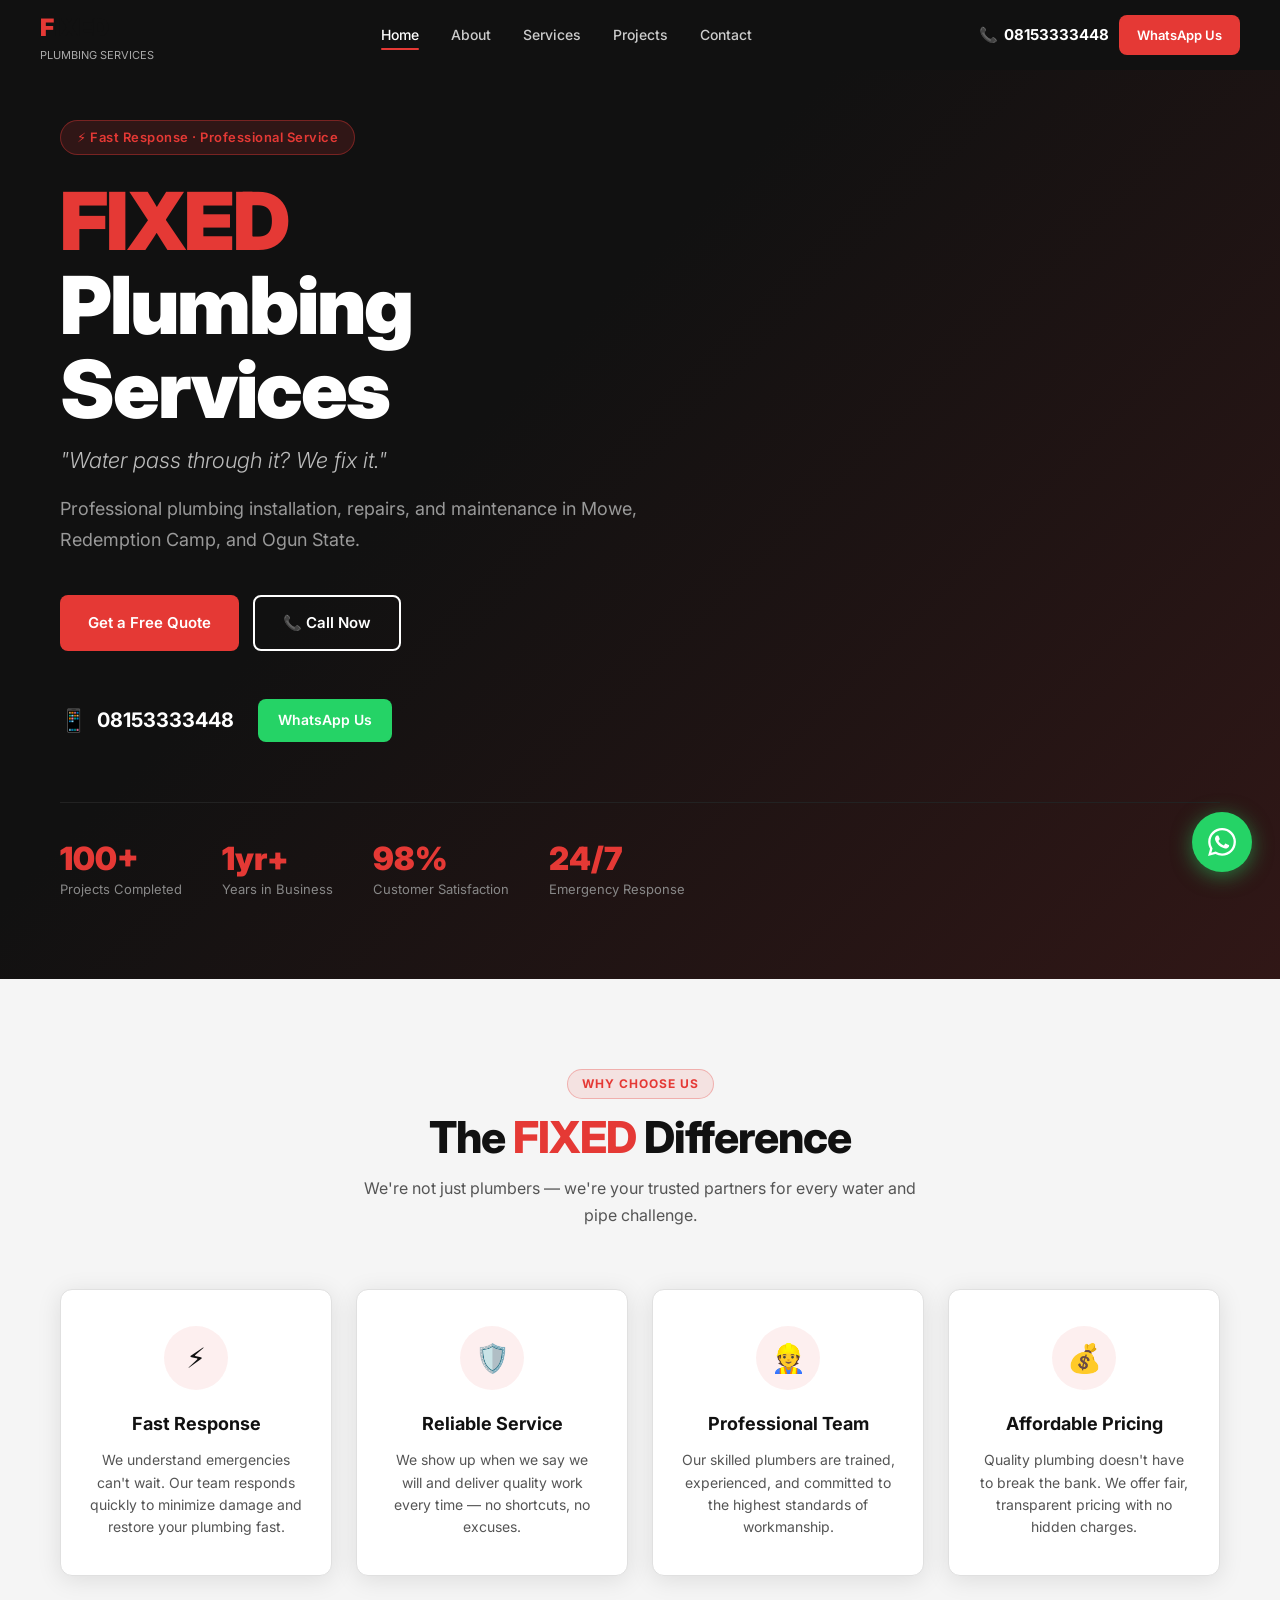
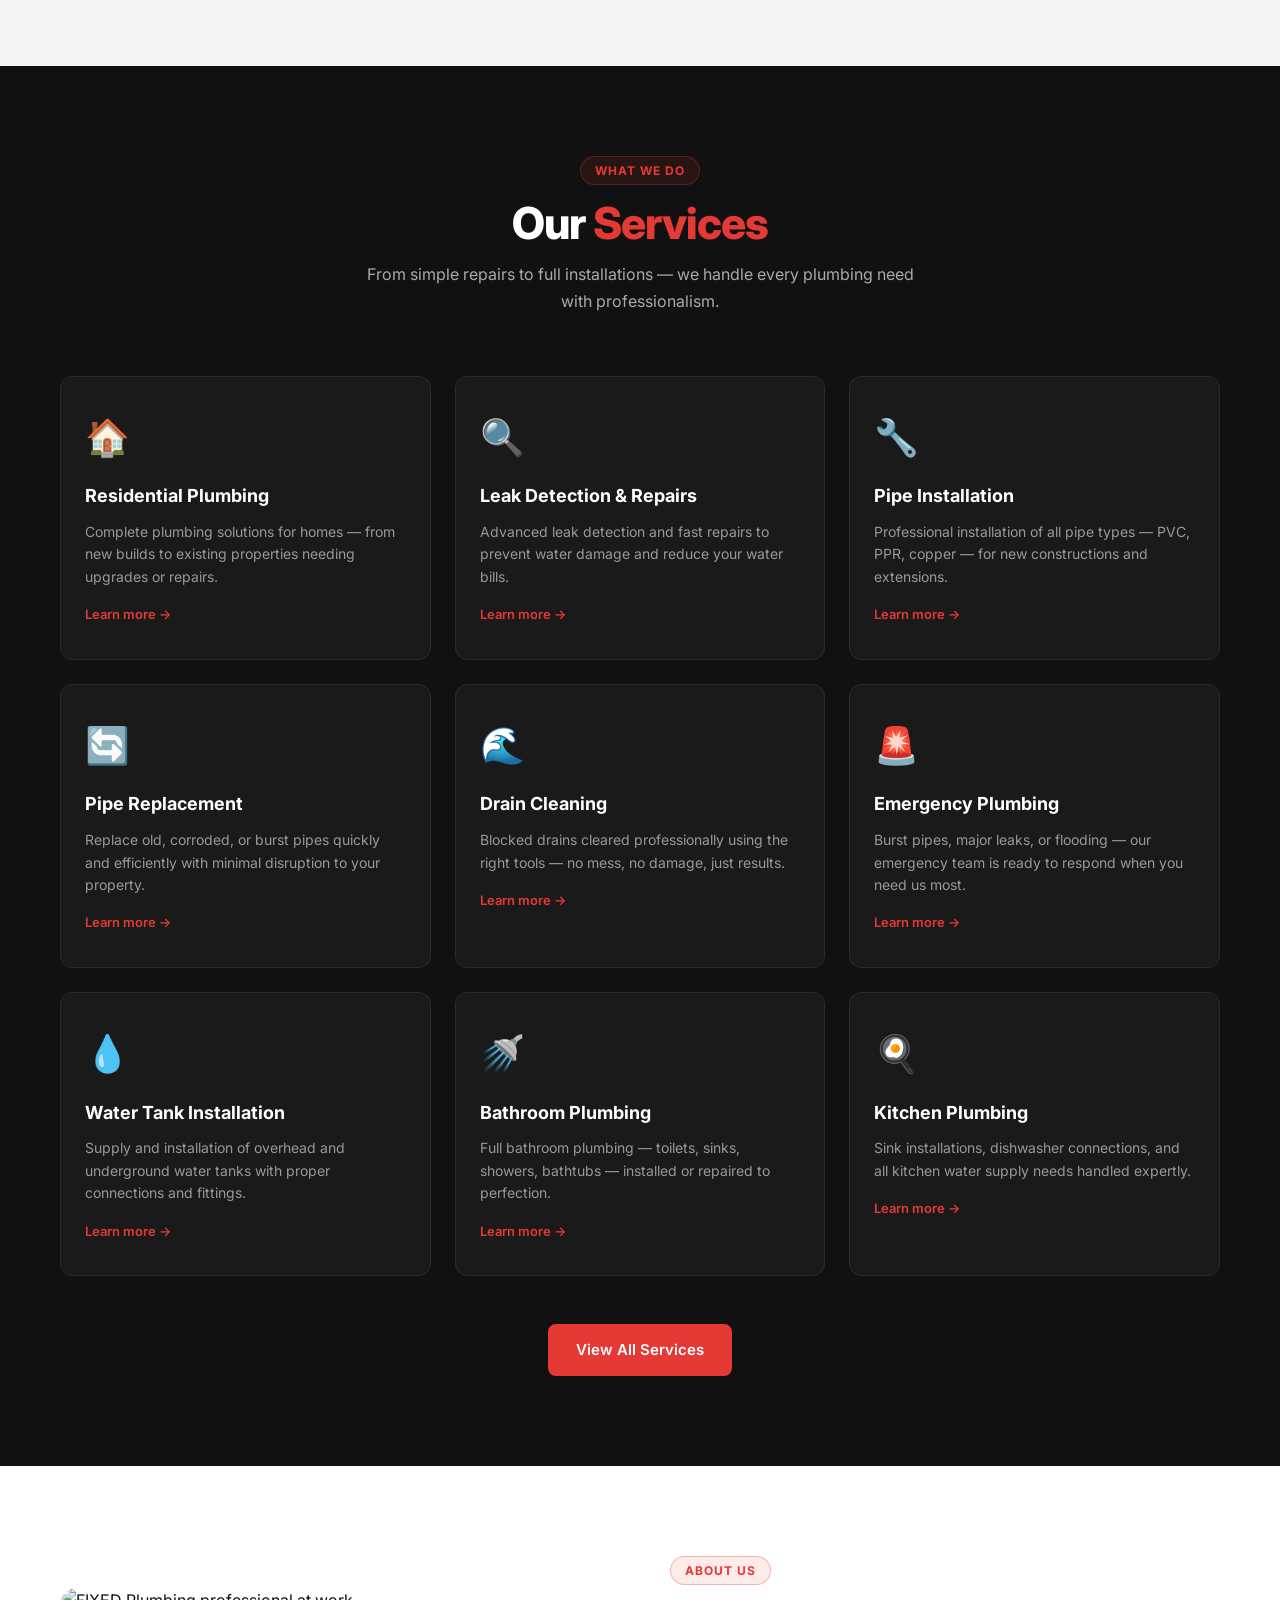
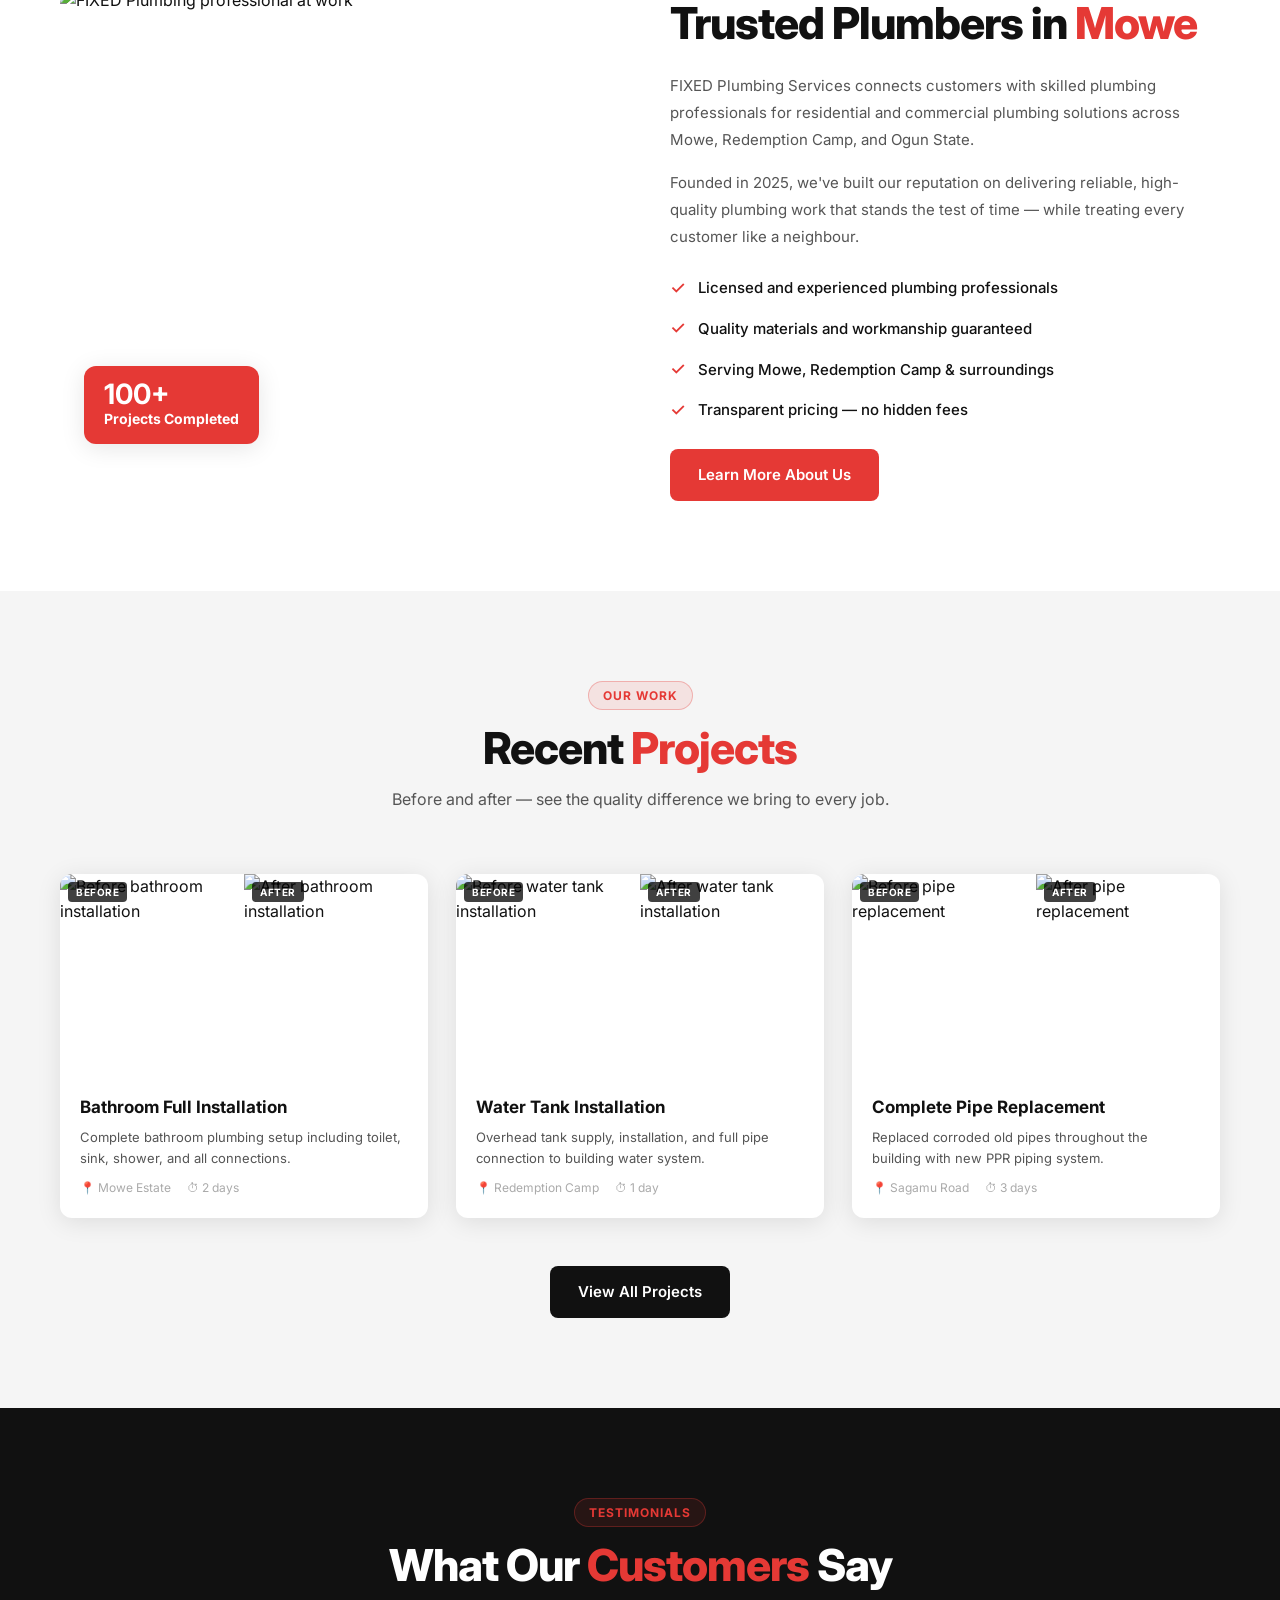
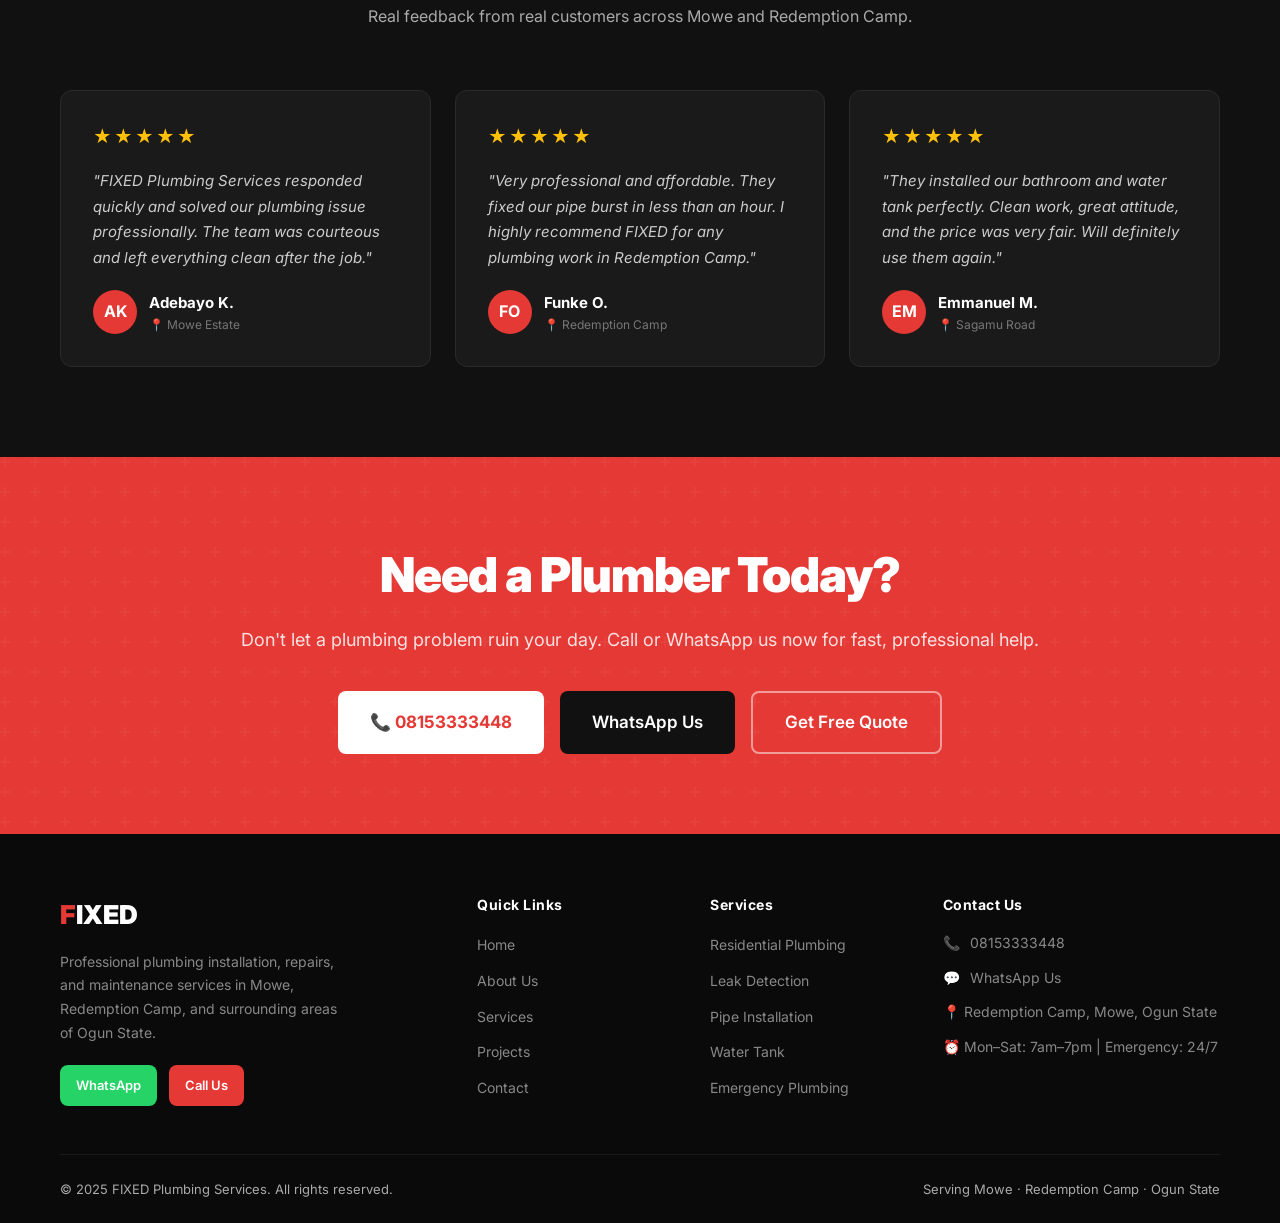
==== index.html @ 38dadc90 "Initial commit: FIXED Plumbing Services website 5-page static site — home, about, services, projects" ====
<!DOCTYPE html>
<html lang="en">
<head>
  <meta charset="UTF-8">
  <meta name="viewport" content="width=device-width, initial-scale=1.0">
  <title>FIXED Plumbing Services | Plumber in Mowe, Redemption Camp, Ogun State</title>
  <meta name="description" content="Professional plumbing installation, repairs, and maintenance in Mowe, Redemption Camp, and Ogun State. Call 08153333448 for fast, reliable plumbing services.">
  <meta name="keywords" content="plumber in Mowe, plumber in Redemption Camp, plumbing services Ogun State, emergency plumber Mowe, pipe installation Mowe">
  <link rel="preconnect" href="https://fonts.googleapis.com">
  <link href="https://fonts.googleapis.com/css2?family=Inter:wght@300;400;500;600;700;800;900&display=swap" rel="stylesheet">
  <link rel="stylesheet" href="style.css">
</head>
<body>

<!-- NAVBAR -->
<nav class="navbar" id="navbar">
  <div class="nav-inner">
    <a href="index.html" class="nav-logo">
      <div>
        <div class="logo-text"><span>F</span>IXED</div>
        <div class="logo-sub">PLUMBING SERVICES</div>
      </div>
    </a>
    <div class="nav-links">
      <a href="index.html" class="active">Home</a>
      <a href="about.html">About</a>
      <a href="services.html">Services</a>
      <a href="projects.html">Projects</a>
      <a href="contact.html">Contact</a>
    </div>
    <div class="nav-cta">
      <a href="tel:08153333448" class="nav-phone"><span>📞</span> 08153333448</a>
      <a href="https://wa.me/2348153333448" target="_blank" class="btn btn-primary" style="padding:10px 18px;font-size:13px;">WhatsApp Us</a>
    </div>
    <button class="hamburger" id="hamburger" aria-label="Menu">
      <span></span><span></span><span></span>
    </button>
  </div>
</nav>

<!-- MOBILE MENU -->
<div class="mobile-menu" id="mobile-menu">
  <a href="index.html">Home</a>
  <a href="about.html">About</a>
  <a href="services.html">Services</a>
  <a href="projects.html">Projects</a>
  <a href="contact.html">Contact</a>
  <a href="tel:08153333448" style="color:#E53935;font-weight:700;">📞 08153333448</a>
</div>

<!-- HERO -->
<section class="hero">
  <div class="hero-bg"></div>
  <div class="hero-gradient"></div>
  <div class="hero-content container">
    <div class="hero-badge fade-up">⚡ Fast Response · Professional Service</div>
    <h1 class="fade-up delay-1"><span>FIXED</span><br>Plumbing<br>Services</h1>
    <p class="hero-tagline fade-up delay-2">"Water pass through it? We fix it."</p>
    <p class="hero-sub fade-up delay-2">Professional plumbing installation, repairs, and maintenance in Mowe, Redemption Camp, and Ogun State.</p>
    <div class="hero-actions fade-up delay-3">
      <a href="contact.html" class="btn btn-primary">Get a Free Quote</a>
      <a href="tel:08153333448" class="btn btn-outline">📞 Call Now</a>
    </div>
    <div class="hero-contact fade-up delay-3">
      <a href="tel:08153333448" class="hero-phone">
        <span class="icon">📱</span> 08153333448
      </a>
      <a href="https://wa.me/2348153333448" target="_blank" class="btn btn-whatsapp" style="font-size:14px;padding:10px 20px;">
        WhatsApp Us
      </a>
    </div>
    <div class="hero-stats">
      <div class="stat"><div class="stat-num">100+</div><div class="stat-label">Projects Completed</div></div>
      <div class="stat"><div class="stat-num">1yr+</div><div class="stat-label">Years in Business</div></div>
      <div class="stat"><div class="stat-num">98%</div><div class="stat-label">Customer Satisfaction</div></div>
      <div class="stat"><div class="stat-num">24/7</div><div class="stat-label">Emergency Response</div></div>
    </div>
  </div>
</section>

<!-- WHY CHOOSE FIXED -->
<section class="section section-gray">
  <div class="container">
    <div class="section-header">
      <div class="section-tag">Why Choose Us</div>
      <h2 class="section-title">The <span>FIXED</span> Difference</h2>
      <p class="section-sub">We're not just plumbers — we're your trusted partners for every water and pipe challenge.</p>
    </div>
    <div class="why-grid">
      <div class="why-card">
        <div class="why-icon">⚡</div>
        <h3>Fast Response</h3>
        <p>We understand emergencies can't wait. Our team responds quickly to minimize damage and restore your plumbing fast.</p>
      </div>
      <div class="why-card">
        <div class="why-icon">🛡️</div>
        <h3>Reliable Service</h3>
        <p>We show up when we say we will and deliver quality work every time — no shortcuts, no excuses.</p>
      </div>
      <div class="why-card">
        <div class="why-icon">👷</div>
        <h3>Professional Team</h3>
        <p>Our skilled plumbers are trained, experienced, and committed to the highest standards of workmanship.</p>
      </div>
      <div class="why-card">
        <div class="why-icon">💰</div>
        <h3>Affordable Pricing</h3>
        <p>Quality plumbing doesn't have to break the bank. We offer fair, transparent pricing with no hidden charges.</p>
      </div>
    </div>
  </div>
</section>

<!-- SERVICES -->
<section class="section section-dark">
  <div class="container">
    <div class="section-header">
      <div class="section-tag">What We Do</div>
      <h2 class="section-title">Our <span>Services</span></h2>
      <p class="section-sub">From simple repairs to full installations — we handle every plumbing need with professionalism.</p>
    </div>
    <div class="services-grid">
      <div class="service-card">
        <div class="service-icon">🏠</div>
        <h3>Residential Plumbing</h3>
        <p>Complete plumbing solutions for homes — from new builds to existing properties needing upgrades or repairs.</p>
        <a href="services.html" class="service-link">Learn more →</a>
      </div>
      <div class="service-card">
        <div class="service-icon">🔍</div>
        <h3>Leak Detection & Repairs</h3>
        <p>Advanced leak detection and fast repairs to prevent water damage and reduce your water bills.</p>
        <a href="services.html" class="service-link">Learn more →</a>
      </div>
      <div class="service-card">
        <div class="service-icon">🔧</div>
        <h3>Pipe Installation</h3>
        <p>Professional installation of all pipe types — PVC, PPR, copper — for new constructions and extensions.</p>
        <a href="services.html" class="service-link">Learn more →</a>
      </div>
      <div class="service-card">
        <div class="service-icon">🔄</div>
        <h3>Pipe Replacement</h3>
        <p>Replace old, corroded, or burst pipes quickly and efficiently with minimal disruption to your property.</p>
        <a href="services.html" class="service-link">Learn more →</a>
      </div>
      <div class="service-card">
        <div class="service-icon">🌊</div>
        <h3>Drain Cleaning</h3>
        <p>Blocked drains cleared professionally using the right tools — no mess, no damage, just results.</p>
        <a href="services.html" class="service-link">Learn more →</a>
      </div>
      <div class="service-card">
        <div class="service-icon">🚨</div>
        <h3>Emergency Plumbing</h3>
        <p>Burst pipes, major leaks, or flooding — our emergency team is ready to respond when you need us most.</p>
        <a href="services.html" class="service-link">Learn more →</a>
      </div>
      <div class="service-card">
        <div class="service-icon">💧</div>
        <h3>Water Tank Installation</h3>
        <p>Supply and installation of overhead and underground water tanks with proper connections and fittings.</p>
        <a href="services.html" class="service-link">Learn more →</a>
      </div>
      <div class="service-card">
        <div class="service-icon">🚿</div>
        <h3>Bathroom Plumbing</h3>
        <p>Full bathroom plumbing — toilets, sinks, showers, bathtubs — installed or repaired to perfection.</p>
        <a href="services.html" class="service-link">Learn more →</a>
      </div>
      <div class="service-card">
        <div class="service-icon">🍳</div>
        <h3>Kitchen Plumbing</h3>
        <p>Sink installations, dishwasher connections, and all kitchen water supply needs handled expertly.</p>
        <a href="services.html" class="service-link">Learn more →</a>
      </div>
    </div>
    <div style="text-align:center;margin-top:48px;">
      <a href="services.html" class="btn btn-primary">View All Services</a>
    </div>
  </div>
</section>

<!-- ABOUT SECTION -->
<section class="section">
  <div class="container">
    <div class="about-split">
      <div class="about-img-wrap">
        <img src="https://images.unsplash.com/photo-1558618666-fcd25c85cd64?w=800&q=80" alt="FIXED Plumbing professional at work" loading="lazy">
        <div class="about-img-badge">
          <strong>100+</strong>
          Projects Completed
        </div>
      </div>
      <div class="about-text">
        <div class="section-header">
          <div class="section-tag">About Us</div>
          <h2 class="section-title">Trusted Plumbers in <span>Mowe</span></h2>
        </div>
        <p>FIXED Plumbing Services connects customers with skilled plumbing professionals for residential and commercial plumbing solutions across Mowe, Redemption Camp, and Ogun State.</p>
        <p>Founded in 2025, we've built our reputation on delivering reliable, high-quality plumbing work that stands the test of time — while treating every customer like a neighbour.</p>
        <div class="about-checks">
          <div class="about-check"><span class="check">✓</span> Licensed and experienced plumbing professionals</div>
          <div class="about-check"><span class="check">✓</span> Quality materials and workmanship guaranteed</div>
          <div class="about-check"><span class="check">✓</span> Serving Mowe, Redemption Camp & surroundings</div>
          <div class="about-check"><span class="check">✓</span> Transparent pricing — no hidden fees</div>
        </div>
        <a href="about.html" class="btn btn-primary">Learn More About Us</a>
      </div>
    </div>
  </div>
</section>

<!-- RECENT PROJECTS -->
<section class="section section-gray">
  <div class="container">
    <div class="section-header">
      <div class="section-tag">Our Work</div>
      <h2 class="section-title">Recent <span>Projects</span></h2>
      <p class="section-sub">Before and after — see the quality difference we bring to every job.</p>
    </div>
    <div class="projects-grid">
      <div class="project-card">
        <div class="project-imgs">
          <div class="img-label" data-label="Before">
            <img src="https://images.unsplash.com/photo-1620626011761-996317702519?w=400&q=80" alt="Before bathroom installation">
          </div>
          <div class="img-label" data-label="After">
            <img src="https://images.unsplash.com/photo-1552321554-5fefe8c9ef14?w=400&q=80" alt="After bathroom installation">
          </div>
        </div>
        <div class="project-info">
          <h3>Bathroom Full Installation</h3>
          <p>Complete bathroom plumbing setup including toilet, sink, shower, and all connections.</p>
          <div class="project-meta">
            <span>📍 Mowe Estate</span>
            <span>⏱ 2 days</span>
          </div>
        </div>
      </div>
      <div class="project-card">
        <div class="project-imgs">
          <div class="img-label" data-label="Before">
            <img src="https://images.unsplash.com/photo-1504328345606-18bbc8c9d7d1?w=400&q=80" alt="Before water tank installation">
          </div>
          <div class="img-label" data-label="After">
            <img src="https://images.unsplash.com/photo-1585771724684-38269d6639fd?w=400&q=80" alt="After water tank installation">
          </div>
        </div>
        <div class="project-info">
          <h3>Water Tank Installation</h3>
          <p>Overhead tank supply, installation, and full pipe connection to building water system.</p>
          <div class="project-meta">
            <span>📍 Redemption Camp</span>
            <span>⏱ 1 day</span>
          </div>
        </div>
      </div>
      <div class="project-card">
        <div class="project-imgs">
          <div class="img-label" data-label="Before">
            <img src="https://images.unsplash.com/photo-1606166325683-e6deb697d301?w=400&q=80" alt="Before pipe replacement">
          </div>
          <div class="img-label" data-label="After">
            <img src="https://images.unsplash.com/photo-1558002038-1055f50c28b9?w=400&q=80" alt="After pipe replacement">
          </div>
        </div>
        <div class="project-info">
          <h3>Complete Pipe Replacement</h3>
          <p>Replaced corroded old pipes throughout the building with new PPR piping system.</p>
          <div class="project-meta">
            <span>📍 Sagamu Road</span>
            <span>⏱ 3 days</span>
          </div>
        </div>
      </div>
    </div>
    <div style="text-align:center;margin-top:48px;">
      <a href="projects.html" class="btn btn-dark">View All Projects</a>
    </div>
  </div>
</section>

<!-- TESTIMONIALS -->
<section class="section section-dark">
  <div class="container">
    <div class="section-header">
      <div class="section-tag">Testimonials</div>
      <h2 class="section-title">What Our <span>Customers</span> Say</h2>
      <p class="section-sub">Real feedback from real customers across Mowe and Redemption Camp.</p>
    </div>
    <div class="testimonials-grid">
      <div class="testimonial-card">
        <div class="stars">★★★★★</div>
        <p>"FIXED Plumbing Services responded quickly and solved our plumbing issue professionally. The team was courteous and left everything clean after the job."</p>
        <div class="testimonial-author">
          <div class="author-avatar">AK</div>
          <div>
            <div class="author-name">Adebayo K.</div>
            <div class="author-loc">📍 Mowe Estate</div>
          </div>
        </div>
      </div>
      <div class="testimonial-card">
        <div class="stars">★★★★★</div>
        <p>"Very professional and affordable. They fixed our pipe burst in less than an hour. I highly recommend FIXED for any plumbing work in Redemption Camp."</p>
        <div class="testimonial-author">
          <div class="author-avatar">FO</div>
          <div>
            <div class="author-name">Funke O.</div>
            <div class="author-loc">📍 Redemption Camp</div>
          </div>
        </div>
      </div>
      <div class="testimonial-card">
        <div class="stars">★★★★★</div>
        <p>"They installed our bathroom and water tank perfectly. Clean work, great attitude, and the price was very fair. Will definitely use them again."</p>
        <div class="testimonial-author">
          <div class="author-avatar">EM</div>
          <div>
            <div class="author-name">Emmanuel M.</div>
            <div class="author-loc">📍 Sagamu Road</div>
          </div>
        </div>
      </div>
    </div>
  </div>
</section>

<!-- CTA BANNER -->
<section class="cta-banner">
  <div class="container">
    <h2>Need a Plumber Today?</h2>
    <p>Don't let a plumbing problem ruin your day. Call or WhatsApp us now for fast, professional help.</p>
    <div class="cta-actions">
      <a href="tel:08153333448" class="btn btn-white" style="font-size:17px;padding:16px 32px;">📞 08153333448</a>
      <a href="https://wa.me/2348153333448" target="_blank" class="btn btn-dark" style="font-size:17px;padding:16px 32px;">WhatsApp Us</a>
      <a href="contact.html" class="btn btn-outline" style="border-color:rgba(255,255,255,0.5);font-size:17px;padding:16px 32px;">Get Free Quote</a>
    </div>
  </div>
</section>

<!-- FOOTER -->
<footer>
  <div class="container">
    <div class="footer-grid">
      <div class="footer-brand">
        <div class="logo-text"><span>F</span>IXED</div>
        <p>Professional plumbing installation, repairs, and maintenance services in Mowe, Redemption Camp, and surrounding areas of Ogun State.</p>
        <div style="margin-top:20px;display:flex;gap:12px;">
          <a href="https://wa.me/2348153333448" target="_blank" class="btn btn-whatsapp" style="padding:10px 16px;font-size:13px;">WhatsApp</a>
          <a href="tel:08153333448" class="btn btn-primary" style="padding:10px 16px;font-size:13px;">Call Us</a>
        </div>
      </div>
      <div class="footer-col">
        <h4>Quick Links</h4>
        <ul>
          <li><a href="index.html">Home</a></li>
          <li><a href="about.html">About Us</a></li>
          <li><a href="services.html">Services</a></li>
          <li><a href="projects.html">Projects</a></li>
          <li><a href="contact.html">Contact</a></li>
        </ul>
      </div>
      <div class="footer-col">
        <h4>Services</h4>
        <ul>
          <li><a href="services.html">Residential Plumbing</a></li>
          <li><a href="services.html">Leak Detection</a></li>
          <li><a href="services.html">Pipe Installation</a></li>
          <li><a href="services.html">Water Tank</a></li>
          <li><a href="services.html">Emergency Plumbing</a></li>
        </ul>
      </div>
      <div class="footer-col">
        <h4>Contact Us</h4>
        <div class="footer-contact-item">📞 <a href="tel:08153333448" style="color:#888;">08153333448</a></div>
        <div class="footer-contact-item">💬 <a href="https://wa.me/2348153333448" target="_blank" style="color:#888;">WhatsApp Us</a></div>
        <div class="footer-contact-item">📍 Redemption Camp, Mowe, Ogun State</div>
        <div class="footer-contact-item">⏰ Mon–Sat: 7am–7pm | Emergency: 24/7</div>
      </div>
    </div>
    <div class="footer-bottom">
      <span>© 2025 FIXED Plumbing Services. All rights reserved.</span>
      <span>Serving Mowe · Redemption Camp · Ogun State</span>
    </div>
  </div>
</footer>

<!-- FLOATING WHATSAPP -->
<a href="https://wa.me/2348153333448" target="_blank" class="whatsapp-float" aria-label="WhatsApp">
  <svg width="28" height="28" viewBox="0 0 24 24" fill="white"><path d="M17.472 14.382c-.297-.149-1.758-.867-2.03-.967-.273-.099-.471-.148-.67.15-.197.297-.767.966-.94 1.164-.173.199-.347.223-.644.075-.297-.15-1.255-.463-2.39-1.475-.883-.788-1.48-1.761-1.653-2.059-.173-.297-.018-.458.13-.606.134-.133.298-.347.446-.52.149-.174.198-.298.298-.497.099-.198.05-.371-.025-.52-.075-.149-.669-1.612-.916-2.207-.242-.579-.487-.5-.669-.51-.173-.008-.371-.01-.57-.01-.198 0-.52.074-.792.372-.272.297-1.04 1.016-1.04 2.479 0 1.462 1.065 2.875 1.213 3.074.149.198 2.096 3.2 5.077 4.487.709.306 1.262.489 1.694.625.712.227 1.36.195 1.871.118.571-.085 1.758-.719 2.006-1.413.248-.694.248-1.289.173-1.413-.074-.124-.272-.198-.57-.347m-5.421 7.403h-.004a9.87 9.87 0 01-5.031-1.378l-.361-.214-3.741.982.998-3.648-.235-.374a9.86 9.86 0 01-1.51-5.26c.001-5.45 4.436-9.884 9.888-9.884 2.64 0 5.122 1.03 6.988 2.898a9.825 9.825 0 012.893 6.994c-.003 5.45-4.437 9.884-9.885 9.884m8.413-18.297A11.815 11.815 0 0012.05 0C5.495 0 .16 5.335.157 11.892c0 2.096.547 4.142 1.588 5.945L.057 24l6.305-1.654a11.882 11.882 0 005.683 1.448h.005c6.554 0 11.890-5.335 11.893-11.893a11.821 11.821 0 00-3.48-8.413z"/></svg>
  <span class="wa-tooltip">Chat on WhatsApp</span>
</a>

<script src="script.js"></script>
</body>
</html>
---- style.css ----
/* ===== RESET & BASE ===== */
*, *::before, *::after { box-sizing: border-box; margin: 0; padding: 0; }

:root {
  --red: #E53935;
  --red-dark: #b71c1c;
  --white: #FFFFFF;
  --black: #111111;
  --gray-light: #F5F5F5;
  --gray-mid: #E0E0E0;
  --gray-text: #555555;
  --font: 'Inter', system-ui, -apple-system, sans-serif;
  --shadow: 0 4px 24px rgba(0,0,0,0.10);
  --shadow-lg: 0 8px 40px rgba(0,0,0,0.16);
  --radius: 12px;
  --transition: 0.25s ease;
}

html { scroll-behavior: smooth; }

body {
  font-family: var(--font);
  color: var(--black);
  background: var(--white);
  line-height: 1.6;
  overflow-x: hidden;
}

img { max-width: 100%; display: block; }
a { text-decoration: none; color: inherit; }
ul { list-style: none; }

.container {
  max-width: 1200px;
  margin: 0 auto;
  padding: 0 20px;
}

/* ===== BUTTONS ===== */
.btn {
  display: inline-flex;
  align-items: center;
  gap: 8px;
  padding: 14px 28px;
  border-radius: 8px;
  font-weight: 600;
  font-size: 15px;
  cursor: pointer;
  border: none;
  transition: all var(--transition);
  text-align: center;
  white-space: nowrap;
}
.btn-primary {
  background: var(--red);
  color: var(--white);
}
.btn-primary:hover { background: var(--red-dark); transform: translateY(-2px); box-shadow: 0 6px 20px rgba(229,57,53,0.35); }
.btn-outline {
  background: transparent;
  color: var(--white);
  border: 2px solid var(--white);
}
.btn-outline:hover { background: var(--white); color: var(--black); }
.btn-dark {
  background: var(--black);
  color: var(--white);
}
.btn-dark:hover { background: #333; transform: translateY(-2px); }
.btn-whatsapp {
  background: #25D366;
  color: var(--white);
}
.btn-whatsapp:hover { background: #1da851; transform: translateY(-2px); }

/* ===== NAVBAR ===== */
.navbar {
  position: fixed;
  top: 0; left: 0; right: 0;
  z-index: 1000;
  background: var(--black);
  padding: 0 20px;
  transition: box-shadow var(--transition);
}
.navbar.scrolled { box-shadow: 0 2px 20px rgba(0,0,0,0.4); }
.nav-inner {
  max-width: 1200px;
  margin: 0 auto;
  display: flex;
  align-items: center;
  justify-content: space-between;
  height: 70px;
}
.nav-logo {
  display: flex;
  align-items: center;
  gap: 10px;
}
.nav-logo .logo-text {
  font-size: 24px;
  font-weight: 900;
  letter-spacing: -0.5px;
}
.nav-logo .logo-text span { color: var(--red); }
.nav-logo .logo-sub {
  font-size: 11px;
  color: #aaa;
  font-weight: 400;
  line-height: 1;
  margin-top: 2px;
}
.nav-links {
  display: flex;
  align-items: center;
  gap: 32px;
}
.nav-links a {
  color: #ccc;
  font-size: 14px;
  font-weight: 500;
  transition: color var(--transition);
  position: relative;
}
.nav-links a:hover, .nav-links a.active { color: var(--white); }
.nav-links a.active::after {
  content: '';
  position: absolute;
  bottom: -4px; left: 0; right: 0;
  height: 2px;
  background: var(--red);
  border-radius: 2px;
}
.nav-cta { display: flex; gap: 10px; align-items: center; }
.nav-phone {
  color: var(--white);
  font-weight: 700;
  font-size: 15px;
  display: flex;
  align-items: center;
  gap: 6px;
}
.nav-phone span { color: var(--red); }

.hamburger {
  display: none;
  flex-direction: column;
  gap: 5px;
  cursor: pointer;
  padding: 4px;
  background: none;
  border: none;
}
.hamburger span {
  display: block;
  width: 24px;
  height: 2px;
  background: var(--white);
  border-radius: 2px;
  transition: all var(--transition);
}
.mobile-menu {
  display: none;
  position: fixed;
  top: 70px; left: 0; right: 0;
  background: var(--black);
  padding: 20px;
  z-index: 999;
  border-top: 1px solid #222;
  flex-direction: column;
  gap: 16px;
}
.mobile-menu.open { display: flex; }
.mobile-menu a { color: #ccc; font-size: 16px; font-weight: 500; padding: 8px 0; border-bottom: 1px solid #222; }
.mobile-menu a:hover { color: var(--white); }

/* ===== HERO ===== */
.hero {
  position: relative;
  min-height: 100vh;
  display: flex;
  align-items: center;
  background: var(--black);
  overflow: hidden;
}
.hero-bg {
  position: absolute;
  inset: 0;
  background: url('https://images.unsplash.com/photo-1607472586893-edb57bdc0e39?w=1600&q=80') center/cover no-repeat;
  opacity: 0.22;
}
.hero-gradient {
  position: absolute;
  inset: 0;
  background: linear-gradient(135deg, rgba(17,17,17,0.95) 40%, rgba(229,57,53,0.15) 100%);
}
.hero-content {
  position: relative;
  z-index: 1;
  padding: 120px 20px 80px;
  max-width: 1200px;
  margin: 0 auto;
  width: 100%;
}
.hero-badge {
  display: inline-flex;
  align-items: center;
  gap: 8px;
  background: rgba(229,57,53,0.15);
  border: 1px solid rgba(229,57,53,0.4);
  color: var(--red);
  padding: 6px 16px;
  border-radius: 50px;
  font-size: 13px;
  font-weight: 600;
  margin-bottom: 24px;
  letter-spacing: 0.5px;
}
.hero h1 {
  font-size: clamp(40px, 7vw, 80px);
  font-weight: 900;
  color: var(--white);
  line-height: 1.05;
  letter-spacing: -2px;
  margin-bottom: 12px;
}
.hero h1 span { color: var(--red); }
.hero-tagline {
  font-size: clamp(16px, 2.5vw, 22px);
  color: #bbb;
  margin-bottom: 16px;
  font-style: italic;
  font-weight: 300;
}
.hero-sub {
  font-size: clamp(14px, 2vw, 18px);
  color: #999;
  margin-bottom: 40px;
  max-width: 580px;
  line-height: 1.7;
}
.hero-actions {
  display: flex;
  flex-wrap: wrap;
  gap: 14px;
  margin-bottom: 48px;
}
.hero-contact {
  display: flex;
  align-items: center;
  gap: 24px;
  flex-wrap: wrap;
}
.hero-phone {
  display: flex;
  align-items: center;
  gap: 10px;
  color: var(--white);
  font-size: 20px;
  font-weight: 700;
}
.hero-phone .icon { font-size: 22px; }
.hero-stats {
  display: flex;
  gap: 40px;
  margin-top: 60px;
  padding-top: 40px;
  border-top: 1px solid #222;
  flex-wrap: wrap;
}
.stat { text-align: left; }
.stat-num {
  font-size: 32px;
  font-weight: 900;
  color: var(--red);
  line-height: 1;
}
.stat-label { font-size: 13px; color: #888; margin-top: 4px; }

/* ===== SECTION HEADERS ===== */
.section { padding: 90px 20px; }
.section-dark { background: var(--black); color: var(--white); }
.section-gray { background: var(--gray-light); }

.section-header { text-align: center; margin-bottom: 60px; }
.section-tag {
  display: inline-block;
  background: rgba(229,57,53,0.1);
  color: var(--red);
  border: 1px solid rgba(229,57,53,0.3);
  padding: 4px 14px;
  border-radius: 50px;
  font-size: 12px;
  font-weight: 700;
  letter-spacing: 1px;
  text-transform: uppercase;
  margin-bottom: 14px;
}
.section-title {
  font-size: clamp(28px, 4vw, 44px);
  font-weight: 800;
  line-height: 1.1;
  letter-spacing: -1px;
  margin-bottom: 14px;
}
.section-title span { color: var(--red); }
.section-sub {
  font-size: 16px;
  color: var(--gray-text);
  max-width: 560px;
  margin: 0 auto;
  line-height: 1.7;
}
.section-dark .section-sub { color: #aaa; }

/* ===== WHY CHOOSE ===== */
.why-grid {
  display: grid;
  grid-template-columns: repeat(auto-fit, minmax(240px, 1fr));
  gap: 24px;
}
.why-card {
  background: var(--white);
  border-radius: var(--radius);
  padding: 36px 28px;
  box-shadow: var(--shadow);
  border: 1px solid var(--gray-mid);
  transition: all var(--transition);
  text-align: center;
}
.why-card:hover { transform: translateY(-6px); box-shadow: var(--shadow-lg); border-color: var(--red); }
.why-icon {
  width: 64px;
  height: 64px;
  background: rgba(229,57,53,0.08);
  border-radius: 50%;
  display: flex;
  align-items: center;
  justify-content: center;
  margin: 0 auto 20px;
  font-size: 28px;
  transition: background var(--transition);
}
.why-card:hover .why-icon { background: var(--red); }
.why-card h3 { font-size: 18px; font-weight: 700; margin-bottom: 10px; }
.why-card p { font-size: 14px; color: var(--gray-text); line-height: 1.6; }

/* ===== SERVICES ===== */
.services-grid {
  display: grid;
  grid-template-columns: repeat(auto-fit, minmax(280px, 1fr));
  gap: 24px;
}
.service-card {
  background: #1a1a1a;
  border: 1px solid #2a2a2a;
  border-radius: var(--radius);
  padding: 32px 24px;
  transition: all var(--transition);
  position: relative;
  overflow: hidden;
}
.service-card::before {
  content: '';
  position: absolute;
  top: 0; left: 0;
  width: 4px;
  height: 100%;
  background: var(--red);
  transform: scaleY(0);
  transition: transform var(--transition);
  transform-origin: bottom;
}
.service-card:hover { border-color: #3a3a3a; transform: translateY(-4px); }
.service-card:hover::before { transform: scaleY(1); }
.service-icon { font-size: 36px; margin-bottom: 16px; }
.service-card h3 { font-size: 18px; font-weight: 700; color: var(--white); margin-bottom: 10px; }
.service-card p { font-size: 14px; color: #999; line-height: 1.6; }
.service-card .service-link {
  display: inline-flex;
  align-items: center;
  gap: 6px;
  color: var(--red);
  font-size: 13px;
  font-weight: 600;
  margin-top: 16px;
  transition: gap var(--transition);
}
.service-card:hover .service-link { gap: 10px; }

/* ===== ABOUT SPLIT ===== */
.about-split {
  display: grid;
  grid-template-columns: 1fr 1fr;
  gap: 60px;
  align-items: center;
}
.about-img-wrap {
  position: relative;
  border-radius: 16px;
  overflow: hidden;
}
.about-img-wrap img {
  width: 100%;
  height: 480px;
  object-fit: cover;
  border-radius: 16px;
}
.about-img-badge {
  position: absolute;
  bottom: 24px;
  left: 24px;
  background: var(--red);
  color: var(--white);
  padding: 14px 20px;
  border-radius: 12px;
  font-weight: 700;
  font-size: 14px;
  box-shadow: var(--shadow);
}
.about-img-badge strong { font-size: 28px; display: block; line-height: 1; }
.about-text .section-header { text-align: left; margin-bottom: 24px; }
.about-text p { color: var(--gray-text); line-height: 1.8; margin-bottom: 16px; font-size: 15px; }
.about-checks { display: flex; flex-direction: column; gap: 12px; margin: 24px 0; }
.about-check {
  display: flex;
  align-items: center;
  gap: 12px;
  font-size: 15px;
  font-weight: 500;
}
.about-check .check { color: var(--red); font-size: 18px; }

/* ===== PROJECTS ===== */
.projects-grid {
  display: grid;
  grid-template-columns: repeat(auto-fit, minmax(320px, 1fr));
  gap: 28px;
}
.project-card {
  border-radius: var(--radius);
  overflow: hidden;
  background: var(--white);
  box-shadow: var(--shadow);
  transition: all var(--transition);
}
.project-card:hover { transform: translateY(-6px); box-shadow: var(--shadow-lg); }
.project-imgs {
  display: grid;
  grid-template-columns: 1fr 1fr;
  height: 200px;
}
.project-imgs img {
  width: 100%;
  height: 100%;
  object-fit: cover;
}
.project-imgs .img-label {
  position: relative;
}
.project-imgs .img-label::after {
  content: attr(data-label);
  position: absolute;
  top: 8px; left: 8px;
  background: rgba(0,0,0,0.75);
  color: var(--white);
  font-size: 10px;
  font-weight: 700;
  padding: 2px 8px;
  border-radius: 4px;
  letter-spacing: 0.5px;
  text-transform: uppercase;
}
.project-info { padding: 20px; }
.project-info h3 { font-size: 17px; font-weight: 700; margin-bottom: 6px; }
.project-info p { font-size: 13px; color: var(--gray-text); margin-bottom: 10px; }
.project-meta {
  display: flex;
  gap: 16px;
  font-size: 12px;
  color: #aaa;
}
.project-meta span { display: flex; align-items: center; gap: 4px; }

/* ===== TESTIMONIALS ===== */
.testimonials-grid {
  display: grid;
  grid-template-columns: repeat(auto-fit, minmax(300px, 1fr));
  gap: 24px;
}
.testimonial-card {
  background: #1a1a1a;
  border: 1px solid #2a2a2a;
  border-radius: var(--radius);
  padding: 32px;
  transition: all var(--transition);
}
.testimonial-card:hover { border-color: var(--red); }
.stars { color: #FFC107; font-size: 18px; letter-spacing: 2px; margin-bottom: 16px; }
.testimonial-card p { color: #ccc; font-size: 15px; line-height: 1.7; margin-bottom: 20px; font-style: italic; }
.testimonial-author { display: flex; align-items: center; gap: 12px; }
.author-avatar {
  width: 44px;
  height: 44px;
  background: var(--red);
  border-radius: 50%;
  display: flex;
  align-items: center;
  justify-content: center;
  color: var(--white);
  font-weight: 700;
  font-size: 16px;
}
.author-name { font-weight: 700; color: var(--white); font-size: 15px; }
.author-loc { font-size: 12px; color: #777; }

/* ===== CTA BANNER ===== */
.cta-banner {
  background: var(--red);
  padding: 80px 20px;
  text-align: center;
  position: relative;
  overflow: hidden;
}
.cta-banner::before {
  content: '';
  position: absolute;
  inset: 0;
  background: url("data:image/svg+xml,%3Csvg width='60' height='60' viewBox='0 0 60 60' xmlns='http://www.w3.org/2000/svg'%3E%3Cg fill='none' fill-rule='evenodd'%3E%3Cg fill='%23ffffff' fill-opacity='0.04'%3E%3Cpath d='M36 34v-4h-2v4h-4v2h4v4h2v-4h4v-2h-4zm0-30V0h-2v4h-4v2h4v4h2V6h4V4h-4zM6 34v-4H4v4H0v2h4v4h2v-4h4v-2H6zM6 4V0H4v4H0v2h4v4h2V6h4V4H6z'/%3E%3C/g%3E%3C/g%3E%3C/svg%3E");
}
.cta-banner .container { position: relative; }
.cta-banner h2 { font-size: clamp(28px, 4vw, 48px); font-weight: 900; color: var(--white); margin-bottom: 12px; letter-spacing: -1px; }
.cta-banner p { color: rgba(255,255,255,0.85); font-size: 18px; margin-bottom: 36px; }
.cta-actions { display: flex; gap: 16px; justify-content: center; flex-wrap: wrap; }
.btn-white { background: var(--white); color: var(--red); font-weight: 700; }
.btn-white:hover { background: #f0f0f0; transform: translateY(-2px); }

/* ===== CONTACT ===== */
.contact-grid {
  display: grid;
  grid-template-columns: 1fr 1.4fr;
  gap: 60px;
  align-items: start;
}
.contact-info h3 { font-size: 24px; font-weight: 800; margin-bottom: 24px; }
.contact-items { display: flex; flex-direction: column; gap: 20px; }
.contact-item {
  display: flex;
  align-items: flex-start;
  gap: 14px;
}
.contact-item-icon {
  width: 44px;
  height: 44px;
  background: rgba(229,57,53,0.1);
  border-radius: 10px;
  display: flex;
  align-items: center;
  justify-content: center;
  font-size: 20px;
  flex-shrink: 0;
}
.contact-item-text strong { display: block; font-size: 14px; font-weight: 700; margin-bottom: 2px; }
.contact-item-text span { font-size: 14px; color: var(--gray-text); }
.contact-form {
  background: var(--white);
  border-radius: 16px;
  padding: 40px;
  box-shadow: var(--shadow-lg);
  border: 1px solid var(--gray-mid);
}
.form-row { display: grid; grid-template-columns: 1fr 1fr; gap: 16px; }
.form-group { margin-bottom: 16px; }
.form-group label { display: block; font-size: 13px; font-weight: 600; margin-bottom: 6px; color: #444; }
.form-group input,
.form-group select,
.form-group textarea {
  width: 100%;
  padding: 12px 16px;
  border: 1.5px solid var(--gray-mid);
  border-radius: 8px;
  font-size: 14px;
  font-family: var(--font);
  transition: border-color var(--transition);
  outline: none;
  background: var(--white);
  color: var(--black);
}
.form-group input:focus,
.form-group select:focus,
.form-group textarea:focus { border-color: var(--red); }
.form-group textarea { resize: vertical; min-height: 120px; }
.form-submit { width: 100%; padding: 16px; font-size: 16px; }

/* ===== MAP ===== */
.map-wrap {
  margin-top: 40px;
  border-radius: 12px;
  overflow: hidden;
  box-shadow: var(--shadow);
}
.map-wrap iframe { width: 100%; height: 280px; border: none; }

/* ===== FLOATING WHATSAPP ===== */
.whatsapp-float {
  position: fixed;
  bottom: 28px;
  right: 28px;
  z-index: 999;
  background: #25D366;
  color: var(--white);
  width: 60px;
  height: 60px;
  border-radius: 50%;
  display: flex;
  align-items: center;
  justify-content: center;
  font-size: 28px;
  box-shadow: 0 4px 20px rgba(37,211,102,0.5);
  transition: all var(--transition);
  text-decoration: none;
}
.whatsapp-float:hover { transform: scale(1.1); box-shadow: 0 6px 28px rgba(37,211,102,0.65); }
.whatsapp-float .wa-tooltip {
  position: absolute;
  right: 70px;
  background: var(--black);
  color: var(--white);
  padding: 6px 12px;
  border-radius: 6px;
  font-size: 13px;
  font-weight: 600;
  white-space: nowrap;
  opacity: 0;
  pointer-events: none;
  transition: opacity var(--transition);
}
.whatsapp-float:hover .wa-tooltip { opacity: 1; }

/* ===== FOOTER ===== */
footer {
  background: #0a0a0a;
  color: #aaa;
  padding: 60px 20px 24px;
}
.footer-grid {
  display: grid;
  grid-template-columns: 2fr 1fr 1fr 1.5fr;
  gap: 48px;
  margin-bottom: 48px;
}
.footer-brand .logo-text { font-size: 26px; font-weight: 900; color: var(--white); }
.footer-brand .logo-text span { color: var(--red); }
.footer-brand p { font-size: 14px; line-height: 1.7; margin-top: 14px; color: #888; max-width: 280px; }
.footer-col h4 { color: var(--white); font-size: 14px; font-weight: 700; margin-bottom: 16px; letter-spacing: 0.5px; }
.footer-col ul { display: flex; flex-direction: column; gap: 10px; }
.footer-col ul li a { font-size: 14px; color: #888; transition: color var(--transition); }
.footer-col ul li a:hover { color: var(--red); }
.footer-contact-item { display: flex; align-items: center; gap: 10px; font-size: 14px; color: #888; margin-bottom: 12px; }
.footer-bottom {
  border-top: 1px solid #1a1a1a;
  padding-top: 24px;
  display: flex;
  justify-content: space-between;
  align-items: center;
  font-size: 13px;
  flex-wrap: wrap;
  gap: 12px;
}
.footer-bottom a { color: var(--red); }

/* ===== PAGE HERO (inner pages) ===== */
.page-hero {
  background: var(--black);
  padding: 120px 20px 60px;
  text-align: center;
  position: relative;
  overflow: hidden;
}
.page-hero::before {
  content: '';
  position: absolute;
  inset: 0;
  background: linear-gradient(180deg, rgba(229,57,53,0.08) 0%, transparent 100%);
}
.page-hero .container { position: relative; }
.page-hero h1 { font-size: clamp(32px, 5vw, 56px); font-weight: 900; color: var(--white); margin-bottom: 12px; letter-spacing: -1px; }
.page-hero h1 span { color: var(--red); }
.page-hero p { color: #aaa; font-size: 16px; max-width: 560px; margin: 0 auto; }
.breadcrumb { display: flex; align-items: center; justify-content: center; gap: 8px; font-size: 13px; color: #777; margin-bottom: 20px; }
.breadcrumb a { color: var(--red); }
.breadcrumb span { color: #555; }

/* ===== SERVICES PAGE ===== */
.service-detail-card {
  background: var(--white);
  border-radius: var(--radius);
  padding: 40px;
  box-shadow: var(--shadow);
  border: 1px solid var(--gray-mid);
  display: grid;
  grid-template-columns: auto 1fr;
  gap: 28px;
  align-items: start;
  transition: all var(--transition);
  margin-bottom: 24px;
}
.service-detail-card:hover { border-color: var(--red); box-shadow: var(--shadow-lg); }
.service-detail-icon {
  width: 80px;
  height: 80px;
  background: rgba(229,57,53,0.08);
  border-radius: 16px;
  display: flex;
  align-items: center;
  justify-content: center;
  font-size: 36px;
  flex-shrink: 0;
}
.service-detail-content h3 { font-size: 22px; font-weight: 800; margin-bottom: 10px; }
.service-detail-content p { color: var(--gray-text); font-size: 15px; line-height: 1.7; margin-bottom: 16px; }
.service-benefits { display: flex; flex-wrap: wrap; gap: 8px; margin-bottom: 20px; }
.benefit-tag {
  background: rgba(229,57,53,0.08);
  color: var(--red);
  border: 1px solid rgba(229,57,53,0.2);
  padding: 4px 12px;
  border-radius: 50px;
  font-size: 12px;
  font-weight: 600;
}

/* ===== ABOUT PAGE ===== */
.values-grid {
  display: grid;
  grid-template-columns: repeat(auto-fit, minmax(260px, 1fr));
  gap: 24px;
  margin-top: 48px;
}
.value-card {
  text-align: center;
  padding: 36px 24px;
  border-radius: var(--radius);
  background: #1a1a1a;
  border: 1px solid #2a2a2a;
  transition: all var(--transition);
}
.value-card:hover { border-color: var(--red); }
.value-card .icon { font-size: 40px; margin-bottom: 16px; }
.value-card h3 { color: var(--white); font-size: 20px; font-weight: 700; margin-bottom: 10px; }
.value-card p { color: #999; font-size: 14px; line-height: 1.6; }

/* ===== ANIMATIONS ===== */
@keyframes fadeUp {
  from { opacity: 0; transform: translateY(30px); }
  to { opacity: 1; transform: translateY(0); }
}
.fade-up { animation: fadeUp 0.6s ease forwards; }
.delay-1 { animation-delay: 0.1s; }
.delay-2 { animation-delay: 0.2s; }
.delay-3 { animation-delay: 0.3s; }

/* ===== RESPONSIVE ===== */
@media (max-width: 900px) {
  .about-split { grid-template-columns: 1fr; }
  .about-img-wrap img { height: 320px; }
  .contact-grid { grid-template-columns: 1fr; }
  .footer-grid { grid-template-columns: 1fr 1fr; }
  .service-detail-card { grid-template-columns: 1fr; }
  .service-detail-icon { width: 60px; height: 60px; font-size: 28px; }
}
@media (max-width: 768px) {
  .nav-links, .nav-cta { display: none; }
  .hamburger { display: flex; }
  .section { padding: 60px 20px; }
  .hero-stats { gap: 24px; }
  .form-row { grid-template-columns: 1fr; }
  .footer-grid { grid-template-columns: 1fr; gap: 32px; }
  .footer-bottom { flex-direction: column; text-align: center; }
  .projects-grid { grid-template-columns: 1fr; }
}
@media (max-width: 480px) {
  .why-grid { grid-template-columns: 1fr; }
  .services-grid { grid-template-columns: 1fr; }
  .hero-actions { flex-direction: column; }
  .cta-actions { flex-direction: column; align-items: center; }
}
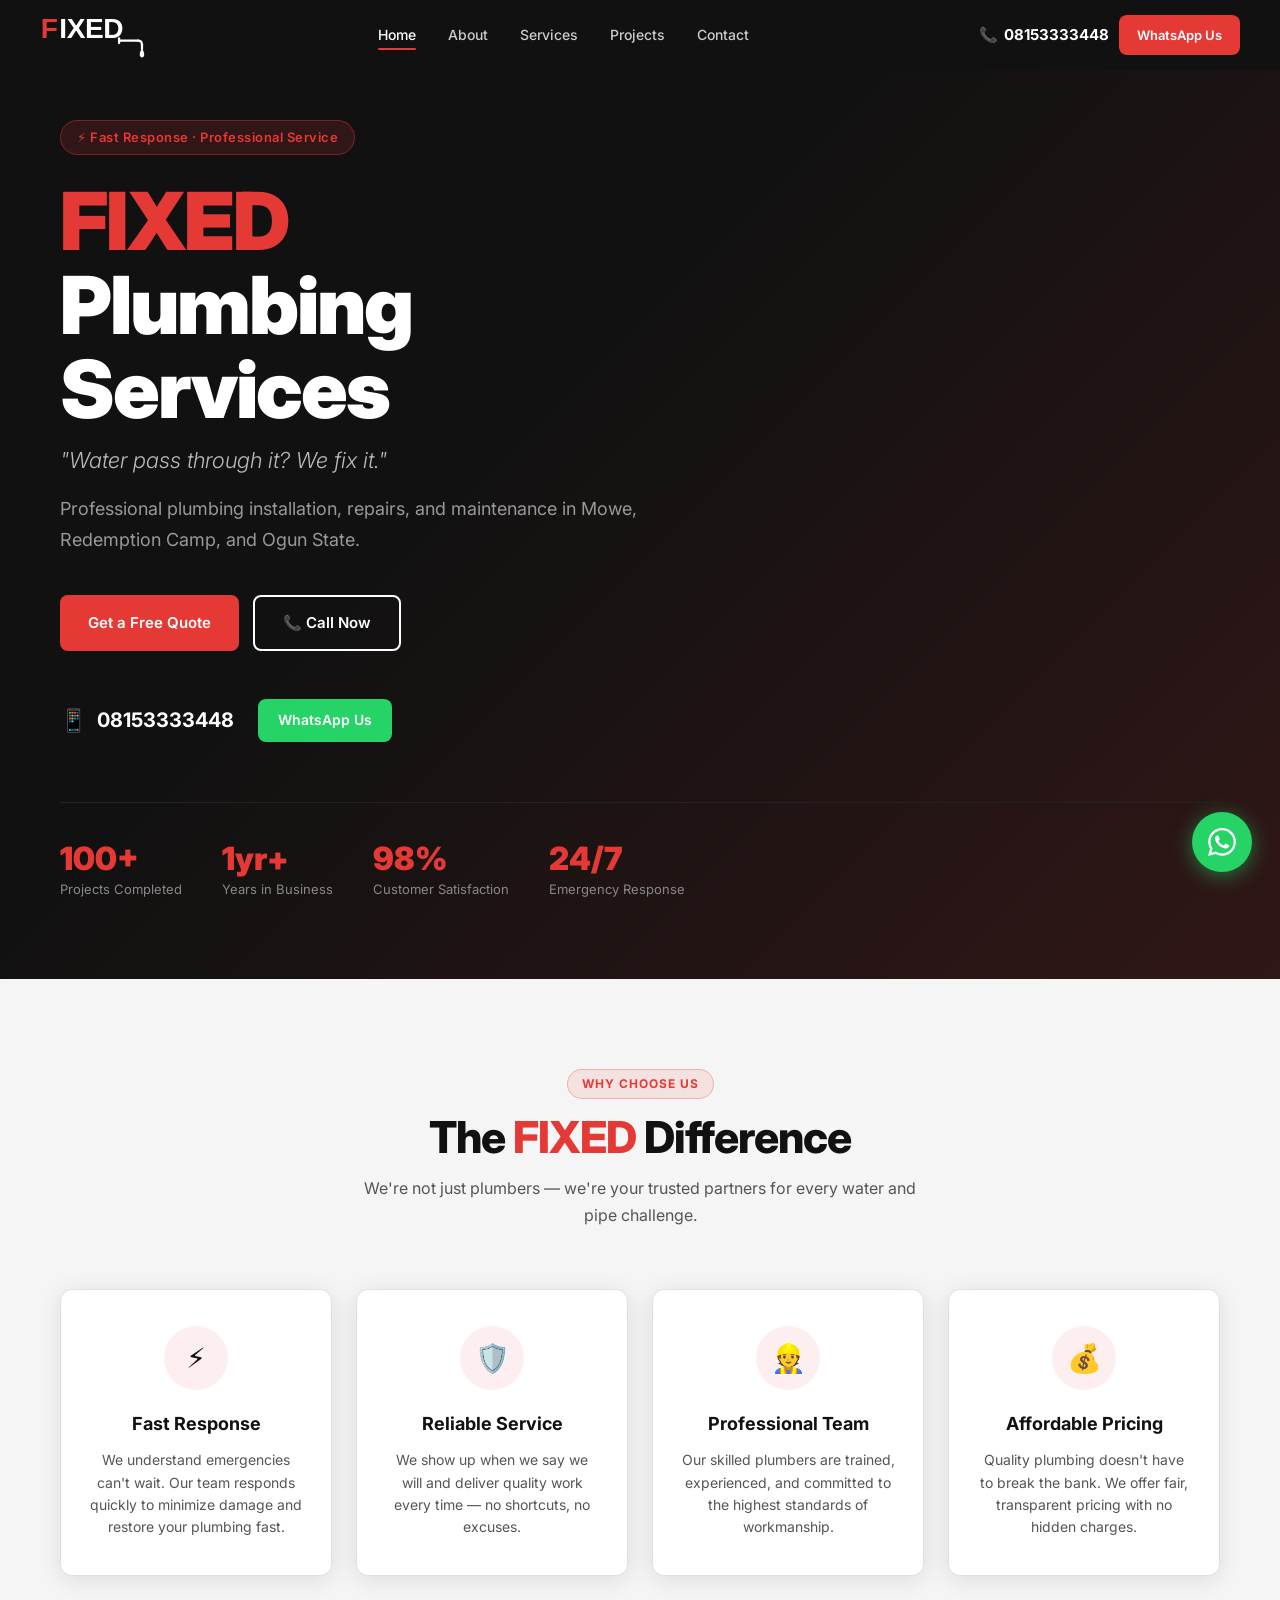
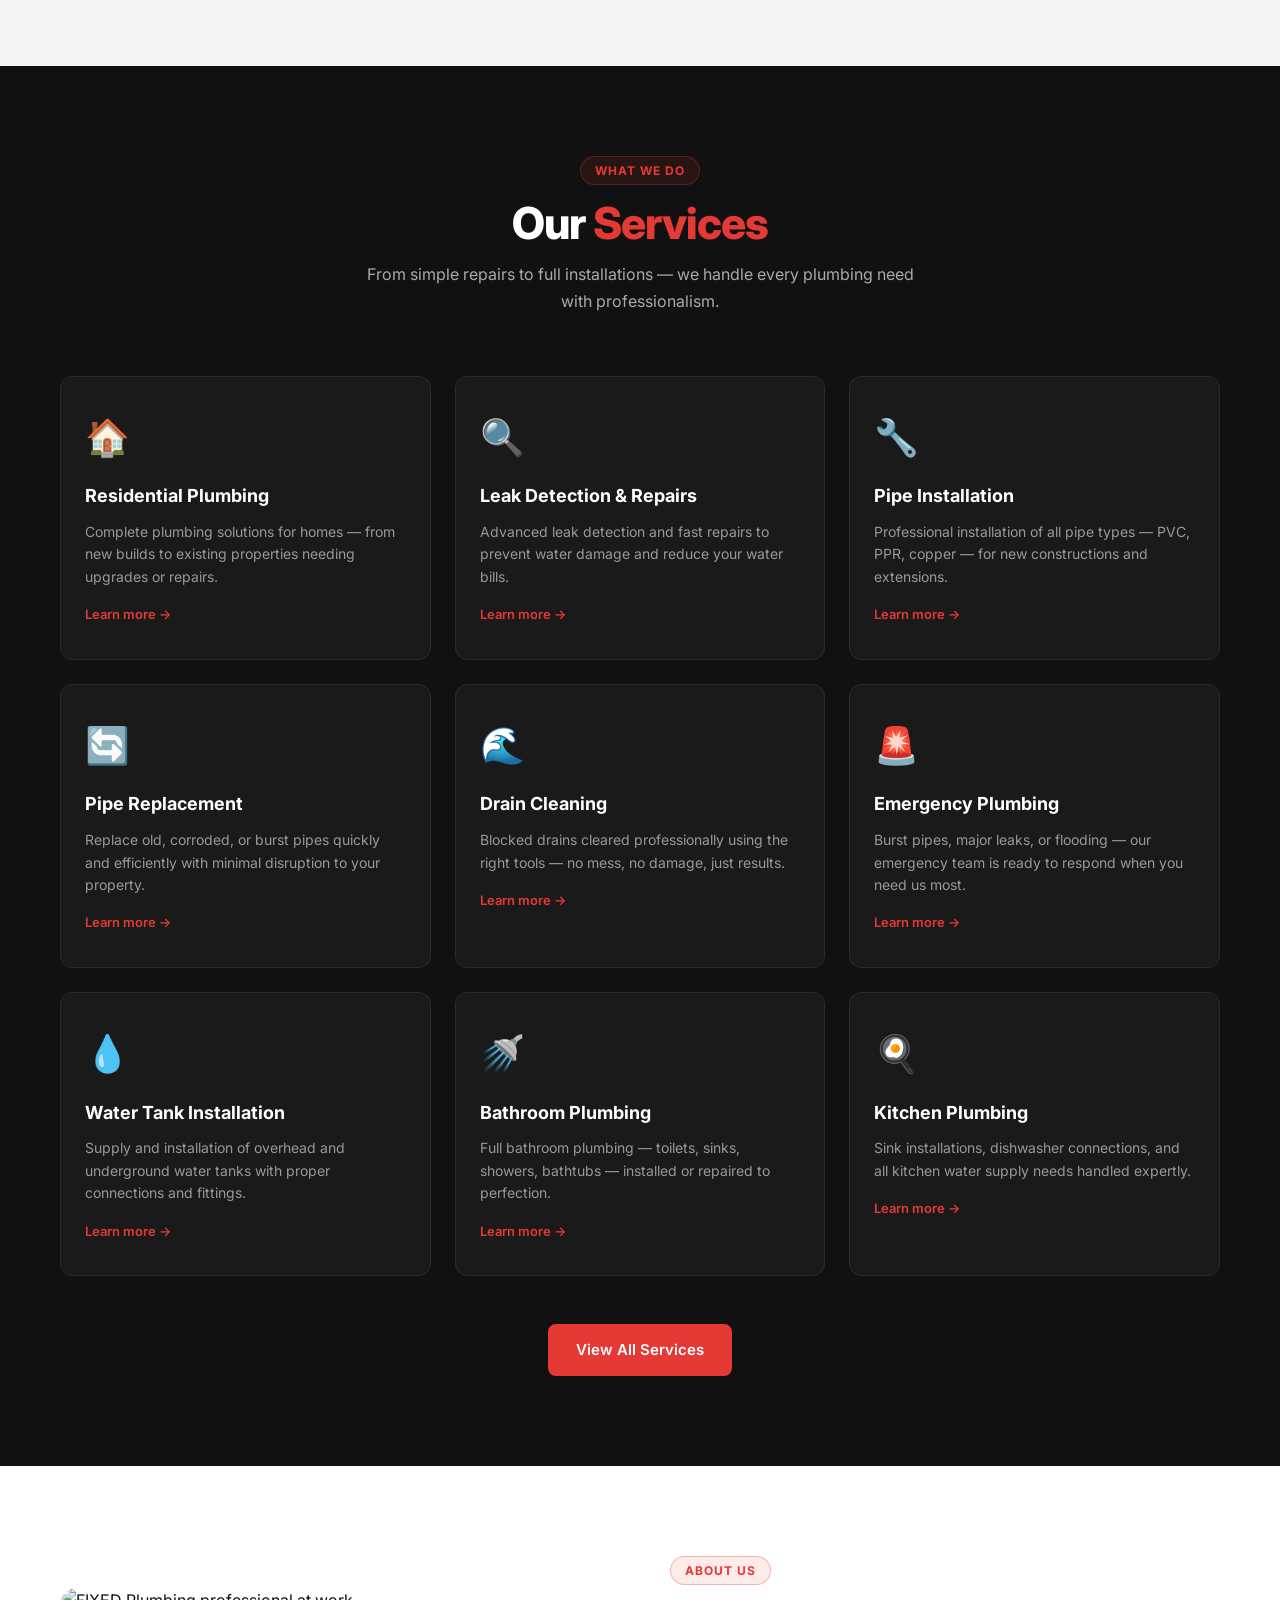
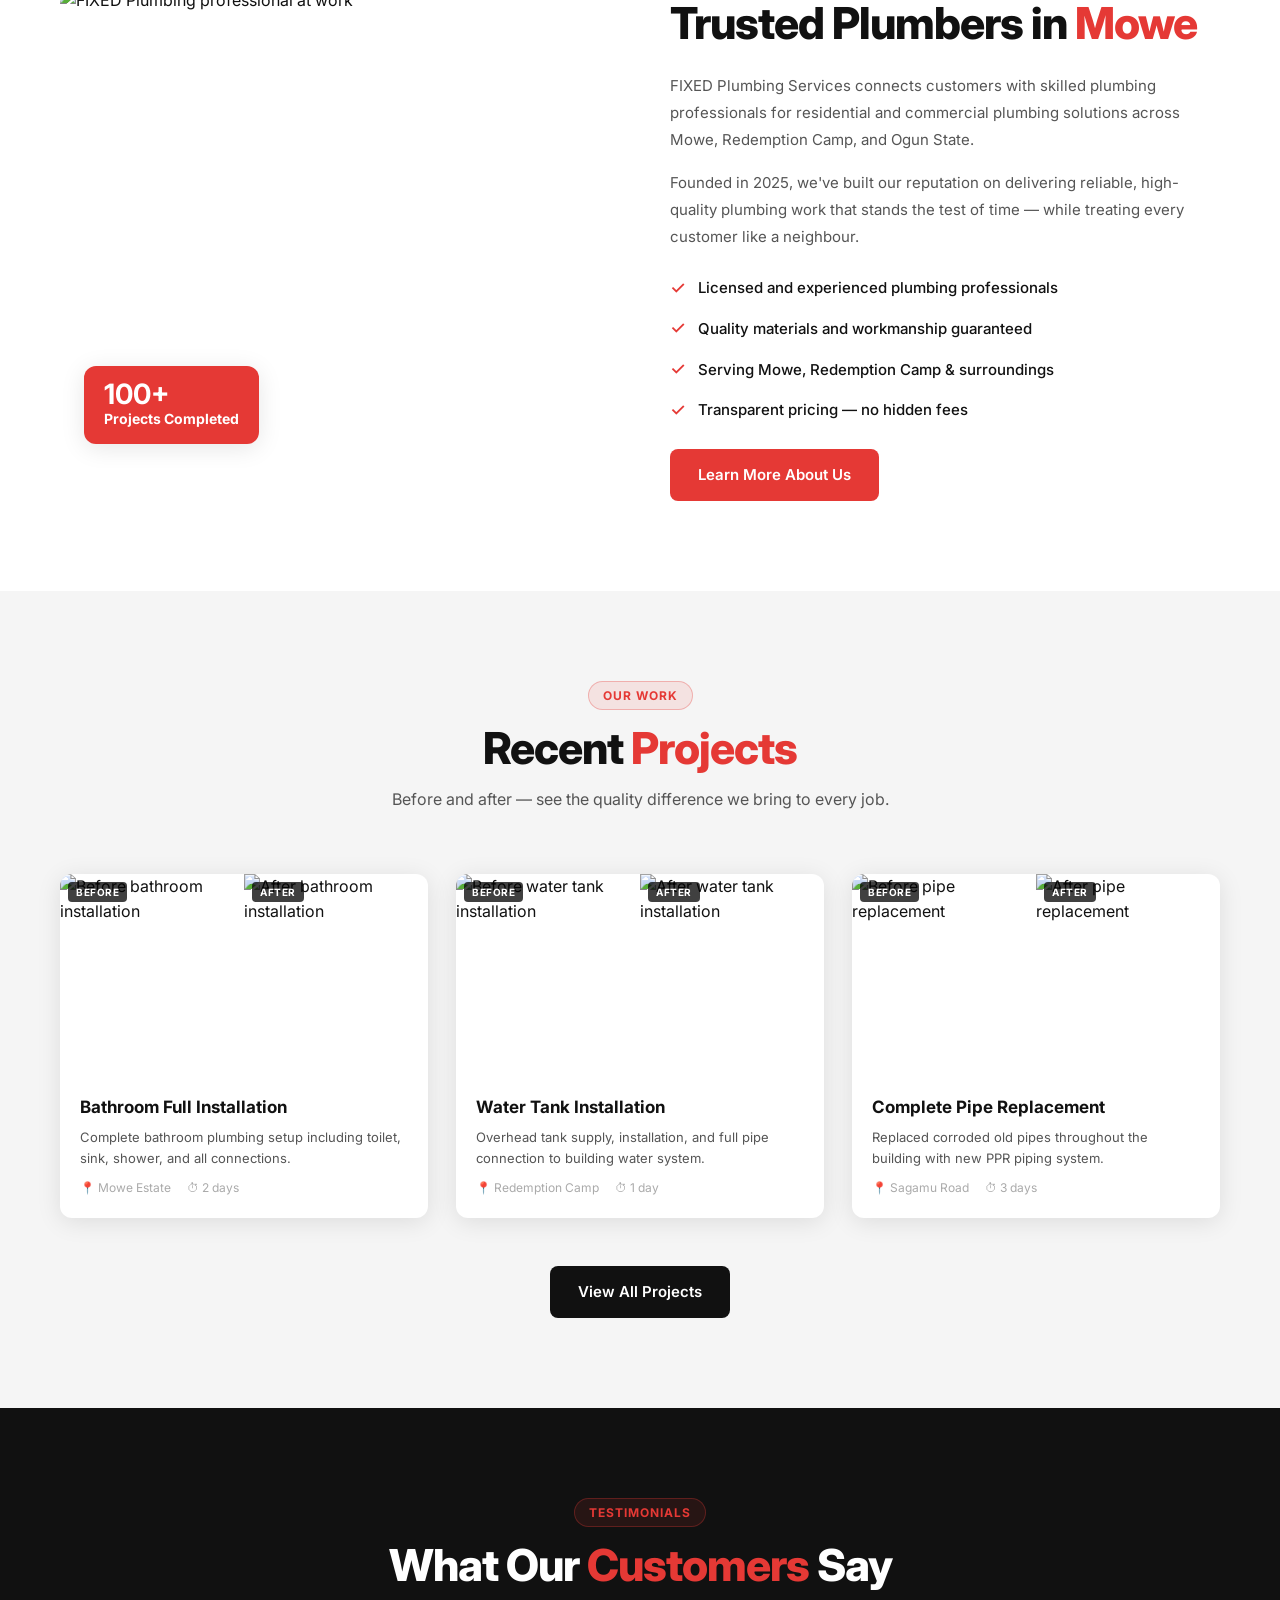
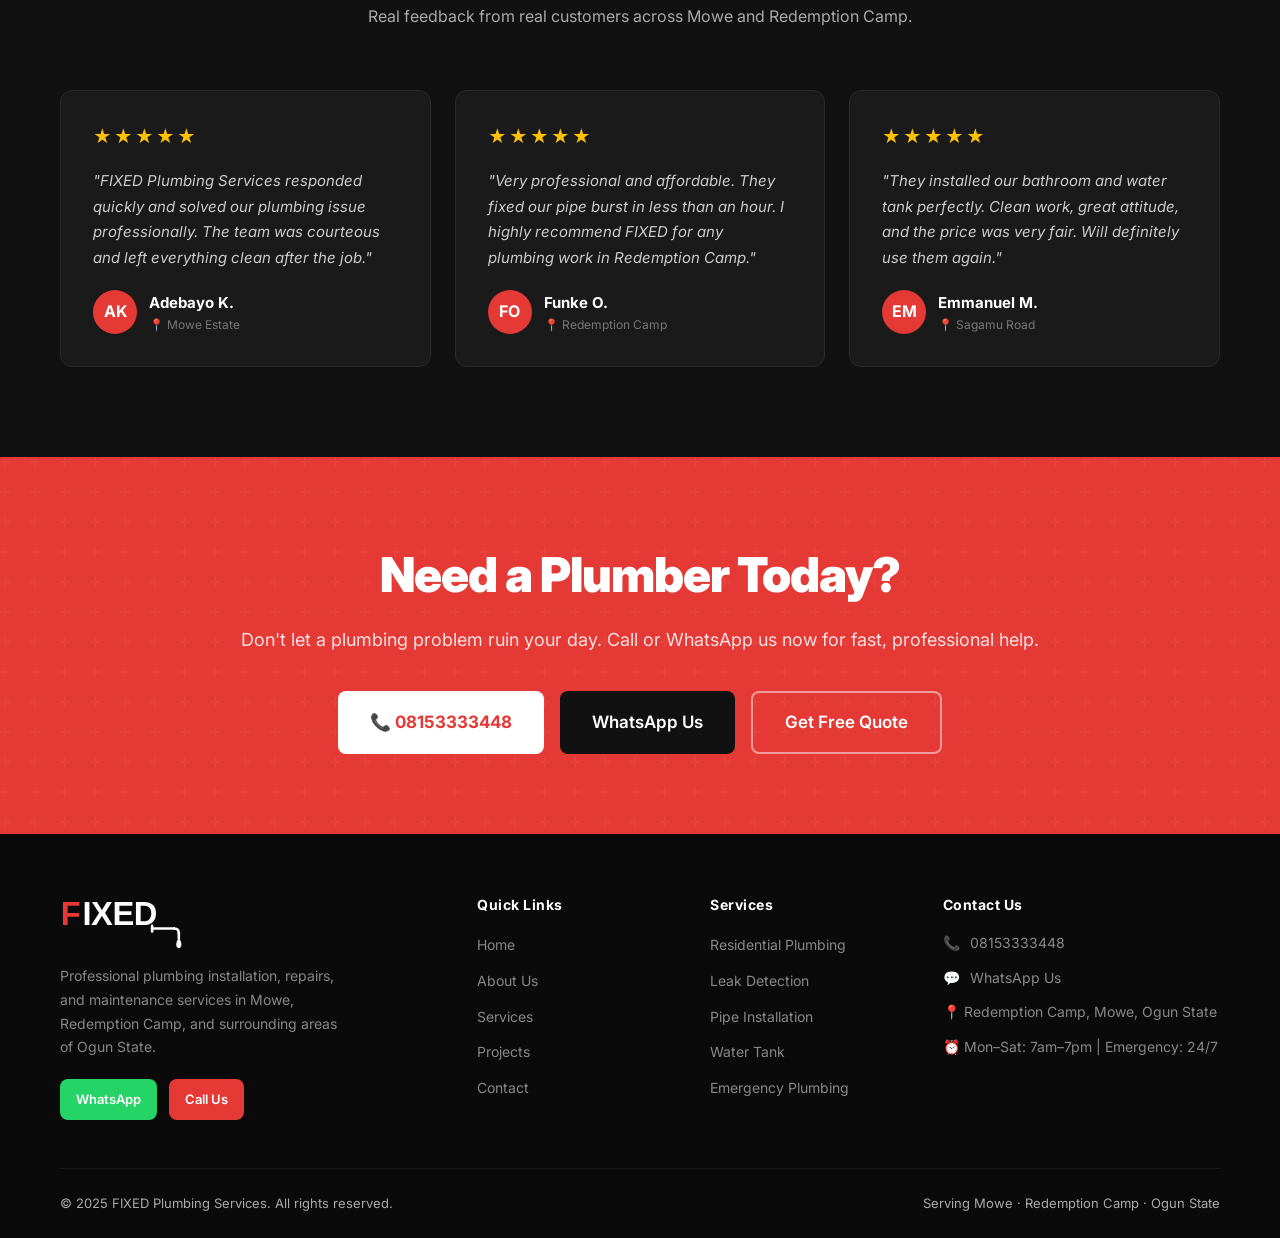
==== commit 26ea6e43: "Add real FIXED logo SVG, update all pages, add vercel.json - Replaced text logo with SVG recreation " ====
--- a/index.html
+++ b/index.html
@@ -15,12 +15,7 @@
 <!-- NAVBAR -->
 <nav class="navbar" id="navbar">
   <div class="nav-inner">
-    <a href="index.html" class="nav-logo">
-      <div>
-        <div class="logo-text"><span>F</span>IXED</div>
-        <div class="logo-sub">PLUMBING SERVICES</div>
-      </div>
-    </a>
+    <a href="index.html" class="nav-logo"><img src="logo.svg" alt="FIXED Plumbing Services" class="logo-img"></a>
     <div class="nav-links">
       <a href="index.html" class="active">Home</a>
       <a href="about.html">About</a>
@@ -223,7 +218,7 @@
       <div class="project-card">
         <div class="project-imgs">
           <div class="img-label" data-label="Before">
-            <img src="https://images.unsplash.com/photo-1620626011761-996317702519?w=400&q=80" alt="Before bathroom installation">
+            <img src="https://images.unsplash.com/photo-1584622650111-993a426fbf0a?w=400&q=80" alt="Before bathroom installation">
           </div>
           <div class="img-label" data-label="After">
             <img src="https://images.unsplash.com/photo-1552321554-5fefe8c9ef14?w=400&q=80" alt="After bathroom installation">
@@ -241,10 +236,10 @@
       <div class="project-card">
         <div class="project-imgs">
           <div class="img-label" data-label="Before">
-            <img src="https://images.unsplash.com/photo-1504328345606-18bbc8c9d7d1?w=400&q=80" alt="Before water tank installation">
+            <img src="https://images.unsplash.com/photo-1572981779307-38b8cabb2407?w=400&q=80" alt="Before water tank installation">
           </div>
           <div class="img-label" data-label="After">
-            <img src="https://images.unsplash.com/photo-1585771724684-38269d6639fd?w=400&q=80" alt="After water tank installation">
+            <img src="https://images.unsplash.com/photo-1603796846097-bee99e4a601f?w=400&q=80" alt="After water tank installation">
           </div>
         </div>
         <div class="project-info">
@@ -259,10 +254,10 @@
       <div class="project-card">
         <div class="project-imgs">
           <div class="img-label" data-label="Before">
-            <img src="https://images.unsplash.com/photo-1606166325683-e6deb697d301?w=400&q=80" alt="Before pipe replacement">
+            <img src="https://images.unsplash.com/photo-1581244277943-fe4a9c777189?w=400&q=80" alt="Before pipe replacement">
           </div>
           <div class="img-label" data-label="After">
-            <img src="https://images.unsplash.com/photo-1558002038-1055f50c28b9?w=400&q=80" alt="After pipe replacement">
+            <img src="https://images.unsplash.com/photo-1619642751034-765dfdf7c58e?w=400&q=80" alt="After pipe replacement">
           </div>
         </div>
         <div class="project-info">
@@ -345,7 +340,7 @@
   <div class="container">
     <div class="footer-grid">
       <div class="footer-brand">
-        <div class="logo-text"><span>F</span>IXED</div>
+        <img src="logo.svg" alt="FIXED Plumbing Services" class="logo-img-footer">
         <p>Professional plumbing installation, repairs, and maintenance services in Mowe, Redemption Camp, and surrounding areas of Ogun State.</p>
         <div style="margin-top:20px;display:flex;gap:12px;">
           <a href="https://wa.me/2348153333448" target="_blank" class="btn btn-whatsapp" style="padding:10px 16px;font-size:13px;">WhatsApp</a>
--- a/style.css
+++ b/style.css
@@ -94,20 +94,21 @@
 .nav-logo {
   display: flex;
   align-items: center;
-  gap: 10px;
-}
-.nav-logo .logo-text {
-  font-size: 24px;
-  font-weight: 900;
-  letter-spacing: -0.5px;
-}
-.nav-logo .logo-text span { color: var(--red); }
-.nav-logo .logo-sub {
-  font-size: 11px;
-  color: #aaa;
-  font-weight: 400;
-  line-height: 1;
-  margin-top: 2px;
+}
+.logo-img {
+  height: 48px;
+  width: auto;
+  display: block;
+}
+.logo-img-footer {
+  height: 56px;
+  width: auto;
+  display: block;
+  margin-bottom: 14px;
+}
+/* On light backgrounds, invert white→black but keep the red F */
+.logo-img-light {
+  filter: brightness(0) saturate(100%);
 }
 .nav-links {
   display: flex;
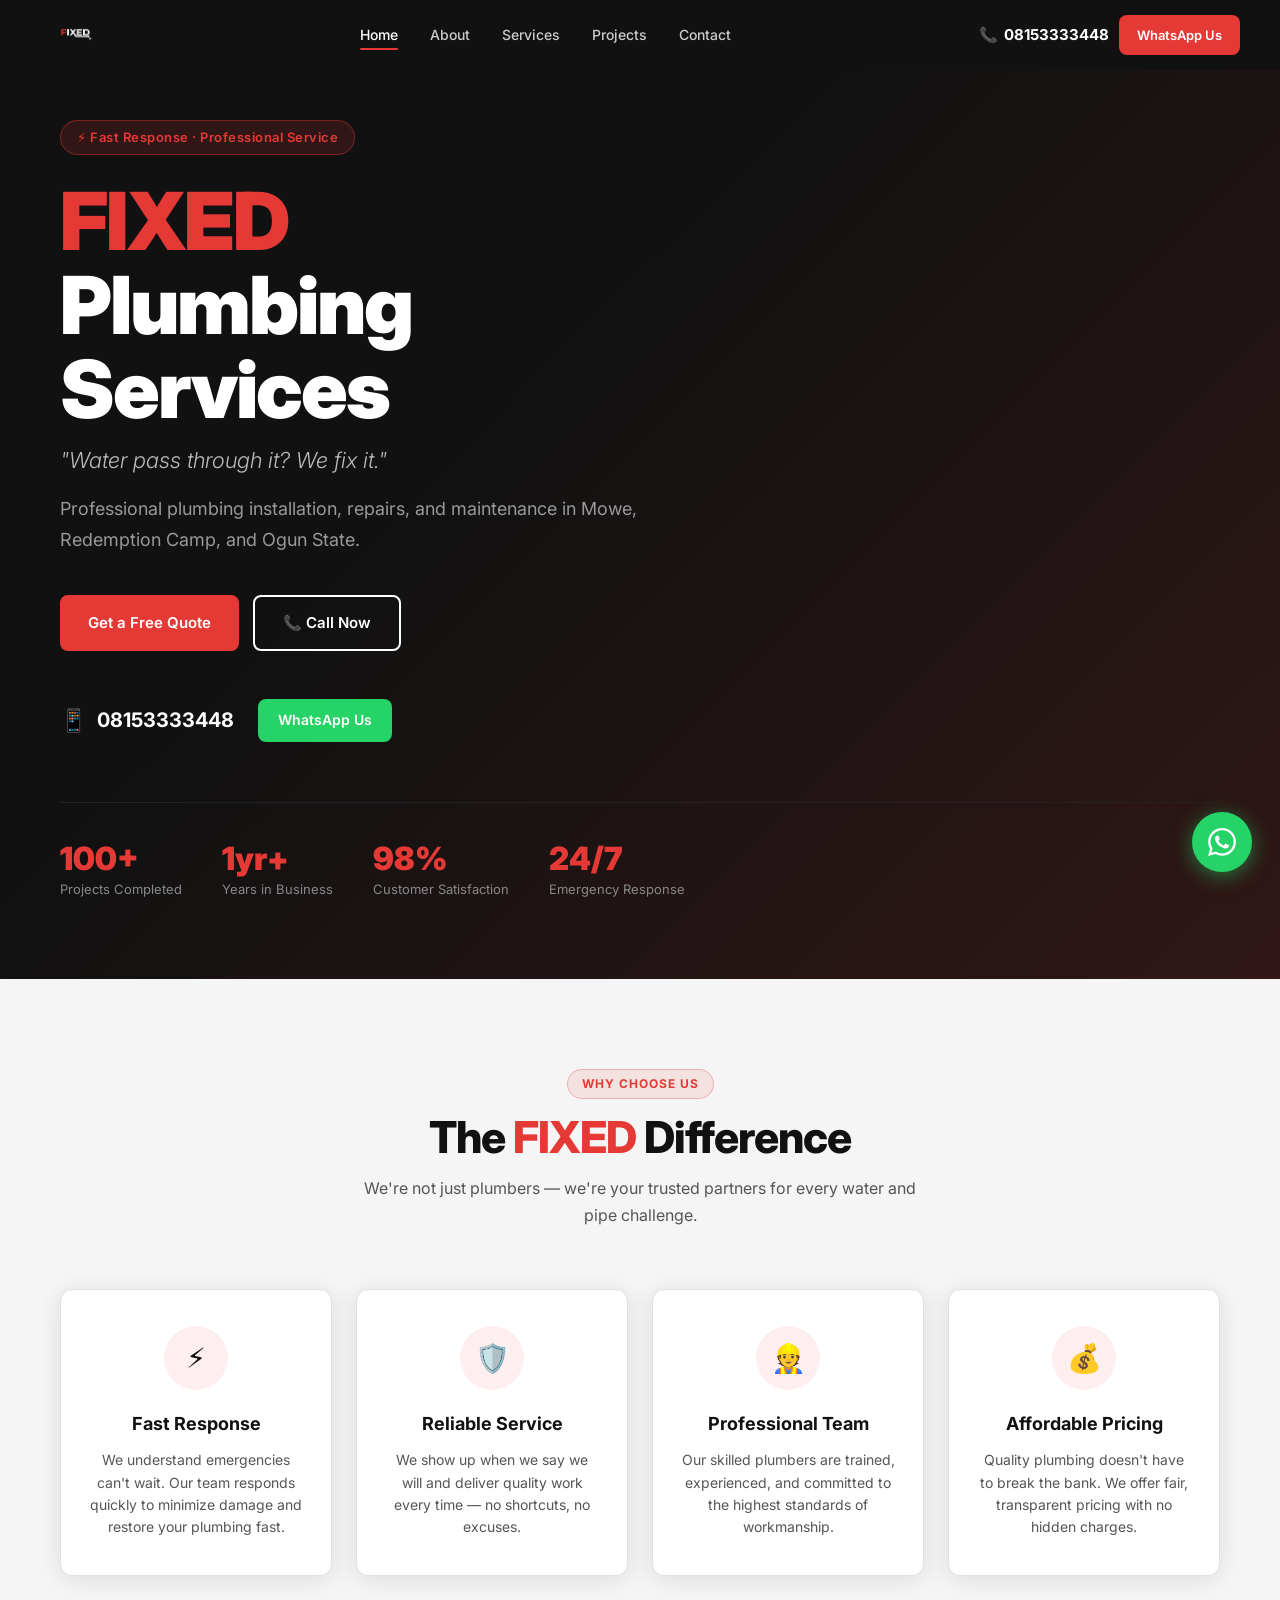
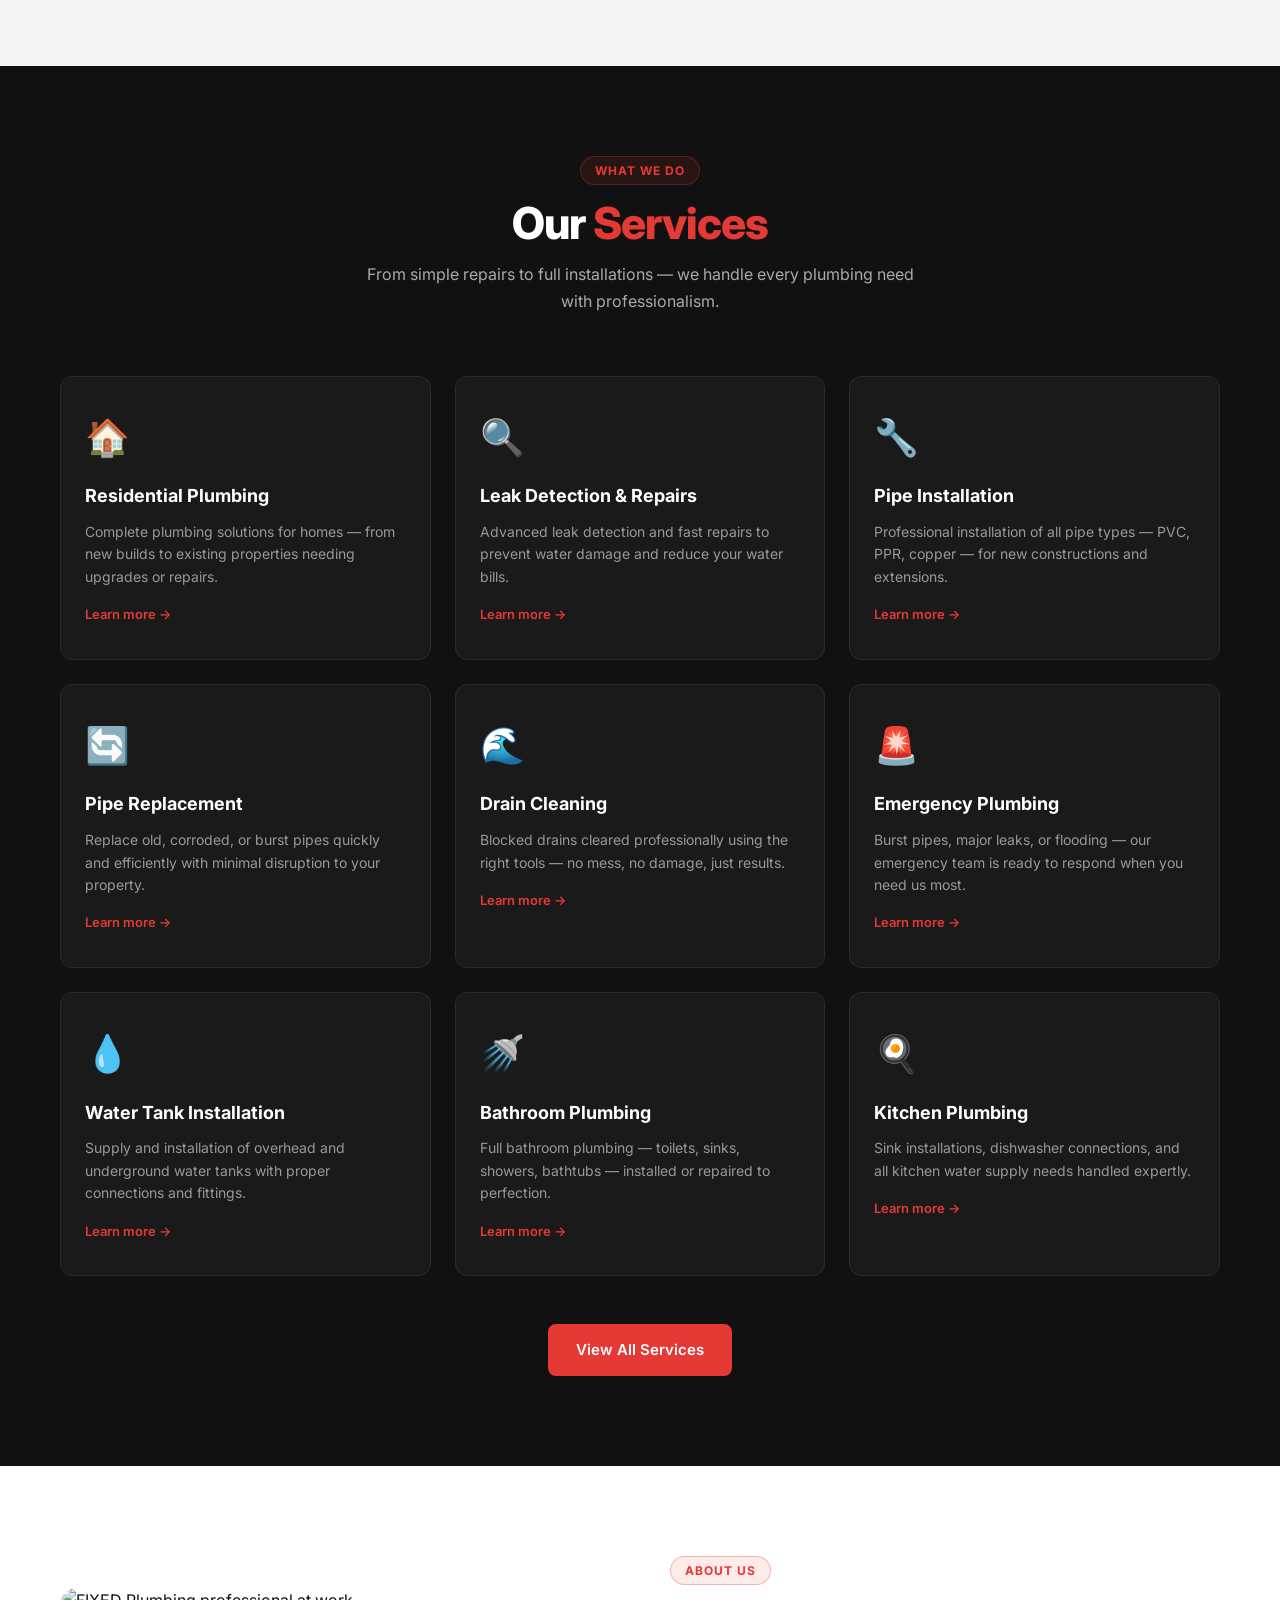
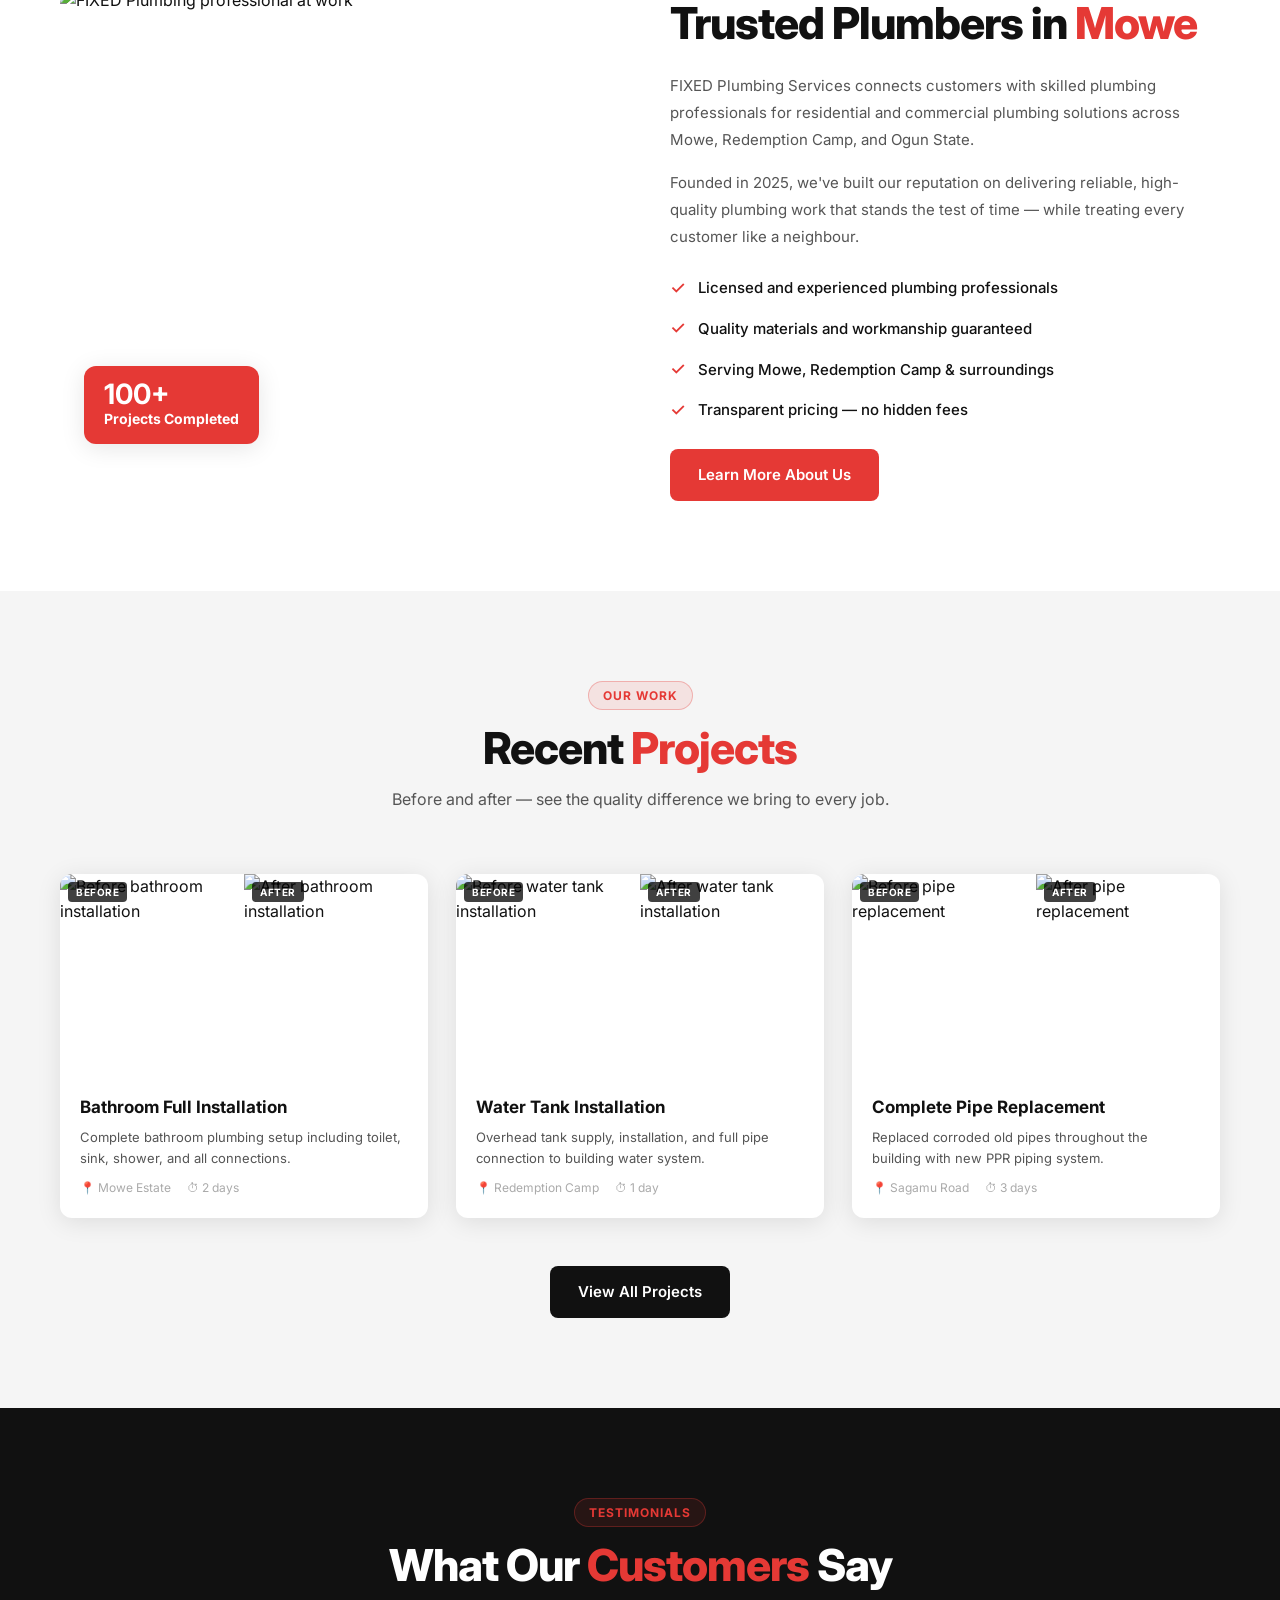
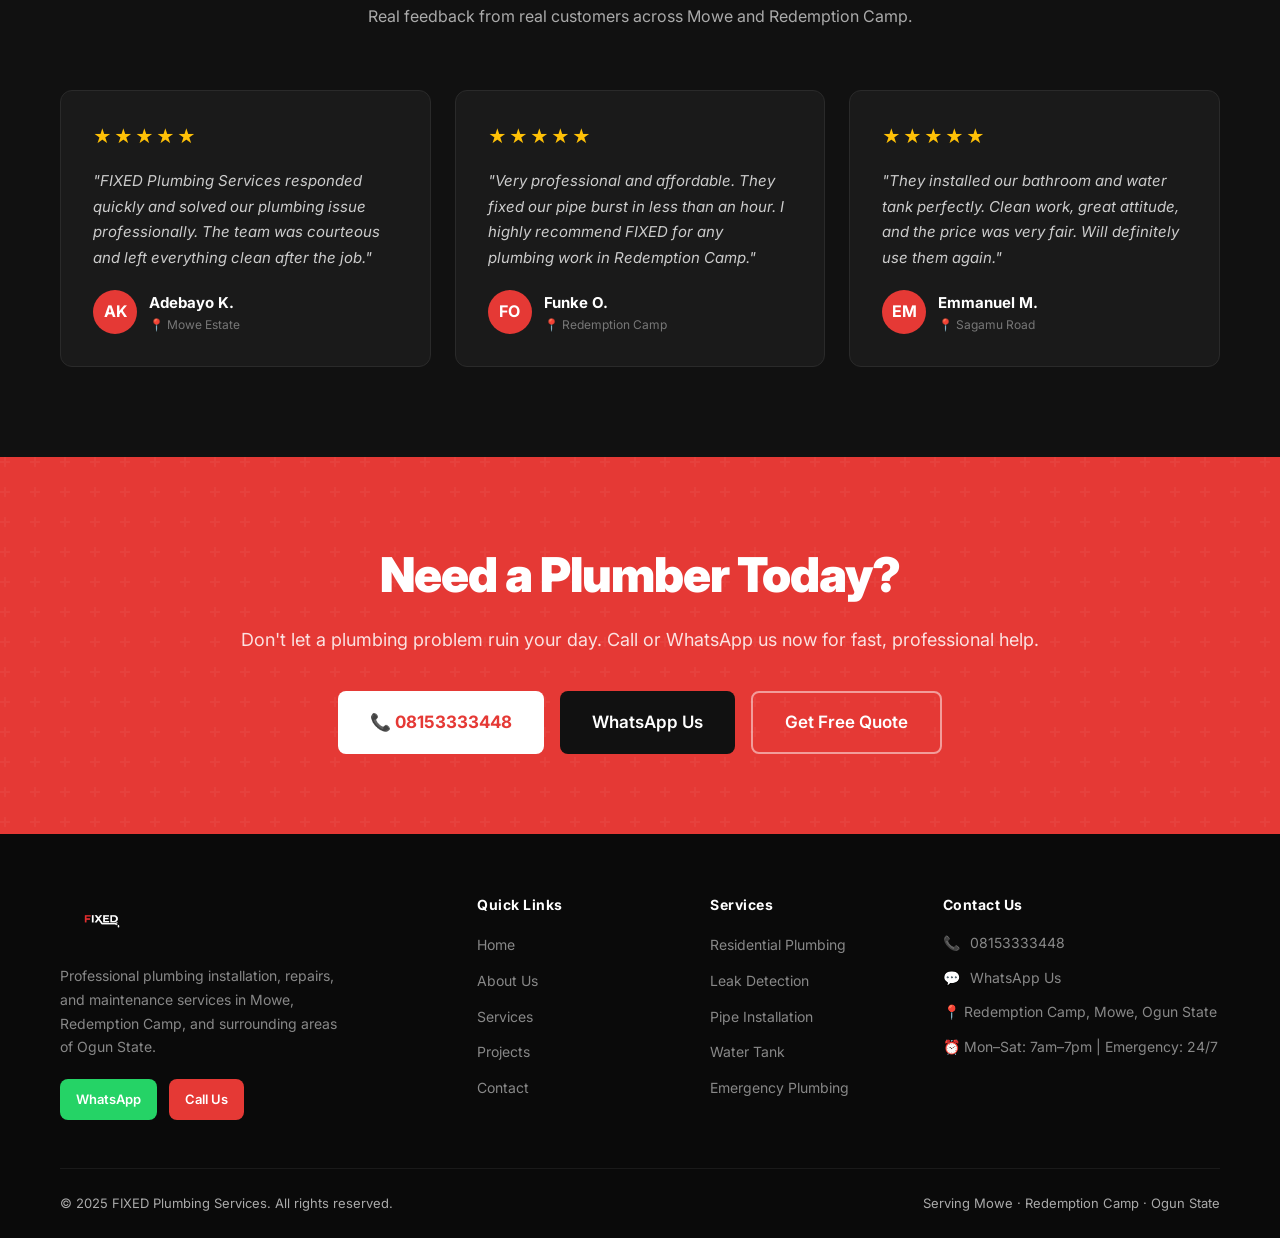
==== commit 136086c7: "Use actual FIXED logo PNG (transparent bg, removebg) across all pages" ====
--- a/index.html
+++ b/index.html
@@ -15,7 +15,7 @@
 <!-- NAVBAR -->
 <nav class="navbar" id="navbar">
   <div class="nav-inner">
-    <a href="index.html" class="nav-logo"><img src="logo.svg" alt="FIXED Plumbing Services" class="logo-img"></a>
+    <a href="index.html" class="nav-logo"><img src="logo.png" alt="FIXED Plumbing Services" class="logo-img"></a>
     <div class="nav-links">
       <a href="index.html" class="active">Home</a>
       <a href="about.html">About</a>
@@ -340,7 +340,7 @@
   <div class="container">
     <div class="footer-grid">
       <div class="footer-brand">
-        <img src="logo.svg" alt="FIXED Plumbing Services" class="logo-img-footer">
+        <img src="logo.png" alt="FIXED Plumbing Services" class="logo-img-footer">
         <p>Professional plumbing installation, repairs, and maintenance services in Mowe, Redemption Camp, and surrounding areas of Ogun State.</p>
         <div style="margin-top:20px;display:flex;gap:12px;">
           <a href="https://wa.me/2348153333448" target="_blank" class="btn btn-whatsapp" style="padding:10px 16px;font-size:13px;">WhatsApp</a>
